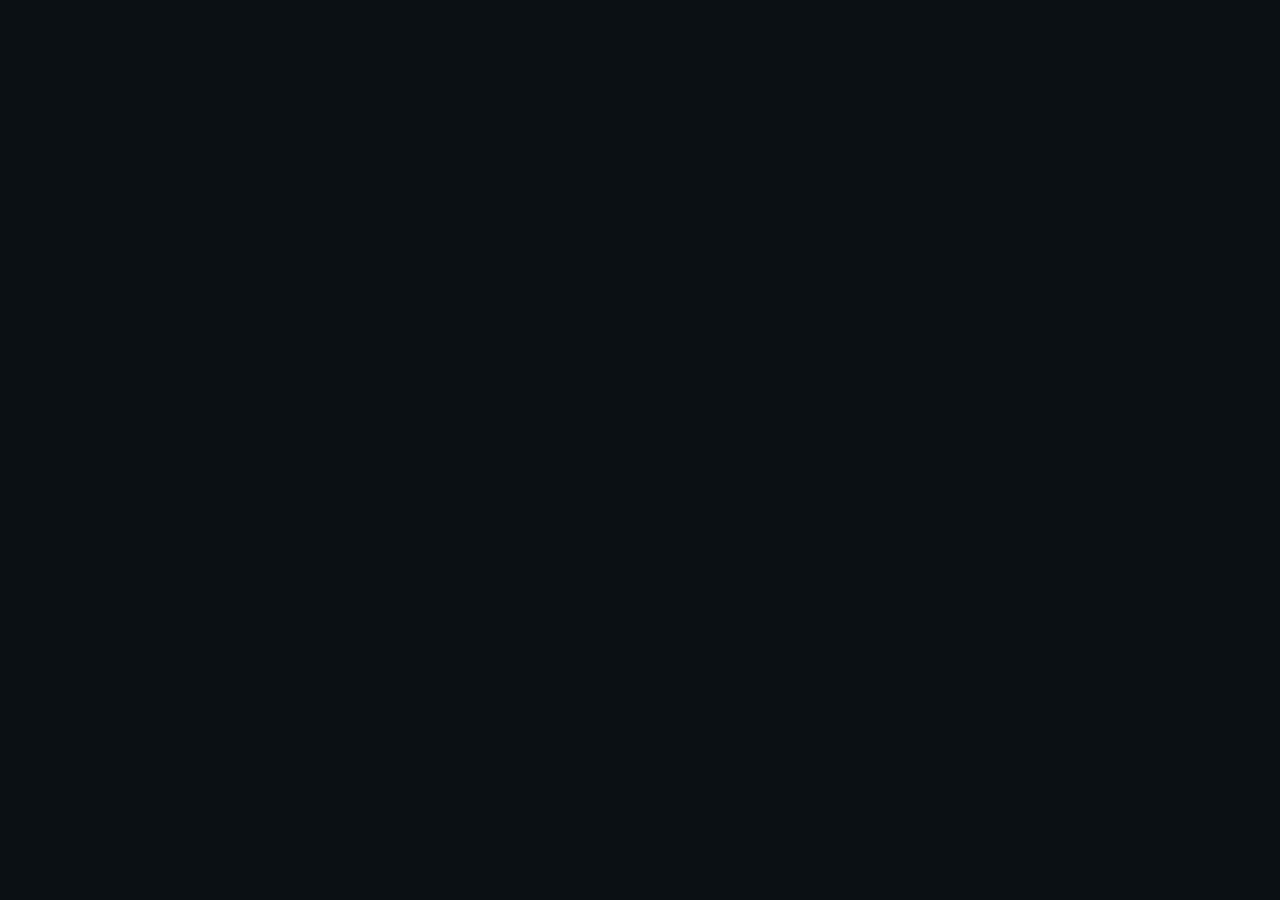
==== match-preview.html @ 9583dabb "Rift Manager: 2014~2026 e스포츠 구단 운영 게임 - 실제 리그·팀·선수·감독 데이터 (Leaguepedia) 와 기록 기반 능력치 - 맵 위 실시간 경기 엔진과" ====
<!doctype html>
<html lang="ko">
<head><meta charset="utf-8"><meta name="viewport" content="width=device-width,initial-scale=1"><title>경기 중계 미리보기 · Rift Manager</title><link rel="stylesheet" href="css/style.css"><link rel="stylesheet" href="css/broadcast.css"></head>
<body>
<div id="matchRoot"></div>
<script src="data/index.js"></script><script src="data/y2026.js"></script><script src="data/rookies.js"></script><script src="js/core.js"></script><script src="data/champions.js"></script><script src="js/champions.js"></script><script src="js/engine.js"></script><script src="js/world.js"></script><script src="js/sim.js"></script><script src="js/broadcast.js"></script><script src="js/combat-vfx.js"></script><script src="js/view.js"></script>
<script>
// Standalone in-memory exhibition. Never loads or writes a saved career.
const D=LFM_DATA[2026],S=LFM.world.newGame({year:2026,mode:'team',teamId:D.leagues[0].teams[0],seed:77});
const fixture=S.matches.find(m=>m.a===S.user||m.b===S.user);
LFM.view.open(fixture,()=>location.href='index.html');
const state=LFM.view.state();
state.picks=['Gnar','LeeSin','Ahri','Jinx','Thresh','Renekton','Elise','Orianna','Ashe','Nautilus'];
document.querySelector('[data-mact="start"]').click();
while(state.match.t<1080&&!state.match.done)state.match.step(1);
state.speed=2;
LFM.view.render();
const meta=document.querySelector('.match-meta');meta.textContent='데모 경기 · 18분부터 재생 · 저장 데이터에 영향 없음';
</script>
</body></html>
---- css/style.css ----
:root{--bg:#0b1014;--panel:#131b22;--panel2:#1a242d;--line:#26333f;--text:#e6edf2;--dim:#8a99a8;--acc:#19c2a0;--acc2:#e8c15a;--good:#4fd67a;--bad:#f0645a;--blue:#3b9eff;--red:#ff5a5f}
*{box-sizing:border-box}
html,body{margin:0;height:100%;background:var(--bg);color:var(--text);font:14px/1.5 "Pretendard","Malgun Gothic","Apple SD Gothic Neo",system-ui,sans-serif}
button,select,input{font:inherit;color:inherit}
h1,h2,h3,h4{margin:0 0 10px;font-weight:700;letter-spacing:-.01em}
h1{font-size:26px}h2{font-size:20px}h3{font-size:15px}h4{font-size:13px;color:var(--dim);margin-top:14px}
.dim{color:var(--dim)}.sm{font-size:12px}.good{color:var(--good)}.bad{color:var(--bad)}.c{text-align:center}.r{text-align:right}
.btn{background:var(--panel2);border:1px solid var(--line);border-radius:8px;padding:8px 14px;cursor:pointer;white-space:nowrap}
.btn:hover{border-color:var(--acc)}.btn.primary{background:var(--acc);border-color:var(--acc);color:#04201a;font-weight:700}
.btn.primary:hover{filter:brightness(1.1)}.btn.sm{padding:4px 10px;font-size:12px}.btn.big{padding:14px 34px;font-size:17px}.btn.danger{color:var(--bad)}
.btn:disabled,.opt:disabled,.ybtn:disabled,.modecard:disabled{opacity:.4;cursor:not-allowed}
.opt{background:var(--panel2);border:1px solid var(--line);border-radius:7px;padding:7px 12px;margin:0 6px 6px 0;cursor:pointer}
.opt.sm{padding:4px 9px;font-size:12px}.opt.sel{background:rgba(25,194,160,.18);border-color:var(--acc);color:#fff}
.opt small{display:block;color:var(--dim);font-size:10px}
select,input[type=text],input[type=number],input:not([type]){background:var(--panel2);border:1px solid var(--line);border-radius:7px;padding:6px 9px;min-width:0}
a.lnk{color:var(--text);cursor:pointer;text-decoration:none;border-bottom:1px dotted #4a5a69}a.lnk:hover{color:var(--acc)}
.dot{display:inline-block;width:9px;height:9px;border-radius:50%;margin-right:6px;vertical-align:middle}

/* 시작 */
.start{min-height:100vh;display:flex;flex-direction:column;align-items:center;justify-content:center;gap:18px;background:radial-gradient(900px 500px at 50% 35%,#12303a 0,var(--bg) 70%);padding:24px;text-align:center}
.logo{font-size:64px;font-weight:900;letter-spacing:.04em;line-height:1}.logo span{display:block;font-size:22px;letter-spacing:.5em;color:var(--acc);margin-top:8px}
.tag{color:var(--dim);font-size:16px;margin:0}.startbtns{display:flex;gap:12px;margin-top:10px}.credit{color:#5d6b78;font-size:12px;max-width:560px;margin-top:30px}
.wizard{max-width:860px;margin:0 auto;padding:36px 20px 60px}.wizard.wide{max-width:1180px}.wizard h3{margin-top:26px}
.ygrid{display:grid;grid-template-columns:repeat(auto-fill,minmax(118px,1fr));gap:8px}
.ybtn{background:var(--panel);border:1px solid var(--line);border-radius:10px;padding:10px;cursor:pointer;text-align:left}.ybtn b{display:block;font-size:20px}.ybtn span{font-size:11px;color:var(--dim)}
.ybtn.sel,.modecard.sel,.teamcard.sel,.stylecard.sel{border-color:var(--acc);background:rgba(25,194,160,.12)}
.modes{display:grid;grid-template-columns:repeat(3,1fr);gap:10px}.modecard{background:var(--panel);border:1px solid var(--line);border-radius:12px;padding:16px;cursor:pointer;text-align:left}
.modecard b{display:block;font-size:17px;margin-bottom:6px}.modecard span{color:var(--dim);font-size:13px}
.actions{display:flex;gap:10px;justify-content:flex-end;margin-top:22px}
.wizard label{display:block;margin:14px 0;color:var(--dim)}.wizard label input,.wizard label select{display:block;margin-top:6px;width:100%;max-width:520px;color:var(--text)}.wizard input[type=color]{height:40px;width:80px;padding:2px}
.lgtabs>div{margin:8px 0}.lgtabs .dim{display:inline-block;width:34px}
.teamgrid{display:grid;grid-template-columns:repeat(auto-fill,minmax(250px,1fr));gap:10px;margin-top:14px}
.teamcard{position:relative;background:var(--panel);border:1px solid var(--line);border-radius:12px;padding:14px 14px 12px 20px;cursor:pointer;text-align:left;display:flex;flex-direction:column;gap:4px;overflow:hidden}
.teamcard .bar{position:absolute;left:0;top:0;bottom:0;width:6px}.teamcard b{font-size:16px}
.stars{display:inline-block;position:relative;width:80px;height:15px;vertical-align:middle;background:linear-gradient(#0000,#0000);-webkit-mask:none}
.stars::before{content:"★★★★★";position:absolute;inset:0;color:#33414e;font-size:15px;line-height:15px;letter-spacing:1px}
.stars i{position:absolute;left:0;top:0;height:100%;overflow:hidden;white-space:nowrap}.stars i::before{content:"★★★★★";color:var(--acc2);font-size:15px;line-height:15px;letter-spacing:1px;font-style:normal}

/* 메인 */
.top{height:62px;display:flex;align-items:center;gap:18px;padding:0 18px;background:var(--panel);border-bottom:1px solid var(--line)}
.club{display:flex;align-items:center;gap:10px;min-width:230px}.club b{display:block;font-size:16px;line-height:1.2}.club span{font-size:12px;color:var(--dim)}
.crest{width:40px;height:40px;border-radius:10px;display:grid;place-items:center;font-style:normal;font-weight:800;font-size:12px;color:#fff;text-shadow:0 1px 2px #0008}
.date{flex:1}.date b{display:block}.date span{font-size:12px;color:var(--dim)}.money{text-align:right}.money span{display:block;font-size:11px;color:var(--dim)}.money b{font-size:16px}
.body{display:flex;height:calc(100vh - 62px)}
nav{width:150px;flex:none;background:#0f161c;border-right:1px solid var(--line);padding:10px 8px;display:flex;flex-direction:column;gap:2px}
nav button{background:none;border:0;text-align:left;padding:9px 12px;border-radius:8px;cursor:pointer;color:var(--dim);display:flex;justify-content:space-between;align-items:center}
nav button:hover{background:var(--panel2);color:var(--text)}nav button.sel{background:rgba(25,194,160,.15);color:#fff;font-weight:700}
nav em{font-style:normal;background:var(--acc2);color:#221a00;border-radius:9px;font-size:11px;padding:0 6px;font-weight:700}
main{flex:1;overflow:auto;padding:20px 24px 60px;min-width:0}
.card{background:var(--panel);border:1px solid var(--line);border-radius:12px;padding:16px;margin-bottom:14px;overflow-x:auto}
.grid2{display:grid;grid-template-columns:repeat(2,minmax(0,1fr));gap:14px;align-items:start}.grid3{display:grid;grid-template-columns:repeat(auto-fit,minmax(260px,1fr));gap:12px}
.kv{display:grid;grid-template-columns:auto 1fr;gap:6px 16px;align-items:center}.kv span{color:var(--dim)}.kv.k4{grid-template-columns:auto 1fr auto 1fr;margin:12px 0}
.tb{width:100%;border-collapse:collapse;font-size:13px}.tb th{color:var(--dim);font-weight:500;text-align:left;padding:6px 8px;border-bottom:1px solid var(--line);white-space:nowrap;font-size:12px}
.tb td{padding:6px 8px;border-bottom:1px solid #1d2832;white-space:nowrap;font-variant-numeric:tabular-nums}.tb tr.me td{background:rgba(25,194,160,.08)}.tb tr.cut td{border-bottom:2px solid var(--acc2)}
.a5{color:#ffd35a}.a4{color:#6fe08f}.a3{color:#e6edf2}.a2{color:#9aa8b5}.a1{color:#6c7884}
.rolechip{display:inline-block;background:#22303b;border-radius:5px;padding:1px 7px;font-size:11px;color:#b8c6d2;margin-right:6px}
.tagc{margin-left:6px;font-size:10px;background:#22303b;border-radius:4px;padding:1px 5px;color:var(--acc)}.tagc.imp{color:var(--acc2)}
.mbar{display:inline-block;width:54px;height:6px;background:#22303b;border-radius:3px;overflow:hidden;vertical-align:middle}.mbar i{display:block;height:100%}
.nextm{display:flex;justify-content:space-between;align-items:center;gap:12px}.nextm h2{margin:2px 0 6px;font-size:24px}
.newsline{padding:6px 0;border-bottom:1px solid #1d2832;cursor:pointer}.newsline.unread{font-weight:700}
.news{background:var(--panel);border:1px solid var(--line);border-radius:10px;padding:12px 16px;margin-bottom:8px;max-width:820px}.news.unread{border-left:3px solid var(--acc2)}
.news header{display:flex;justify-content:space-between;gap:12px}.news p{margin:6px 0 0;color:#c4d0da}
.slots{display:grid;grid-template-columns:repeat(5,minmax(0,1fr));gap:8px}.slot select{width:100%;margin-top:4px}
.filters{display:flex;flex-wrap:wrap;gap:8px;align-items:center;margin-bottom:10px}.chk{display:flex;gap:6px;align-items:center;color:var(--dim)}
.styles{display:grid;grid-template-columns:repeat(auto-fill,minmax(210px,1fr));gap:8px}
.stylecard{background:var(--panel2);border:1px solid var(--line);border-radius:10px;padding:10px 12px;text-align:left;cursor:pointer;display:flex;flex-direction:column;gap:3px}
.stylecard b{font-size:15px}.stylecard span{font-size:12px;color:var(--dim)}.stylecard em{font-style:normal;font-size:11px;color:#b8c6d2}.stylecard u{text-decoration:none}
.rowopts{display:grid;grid-template-columns:repeat(auto-fit,minmax(230px,1fr));gap:6px 22px}.rowopts h4{margin-top:10px}
.upg{display:flex;justify-content:space-between;align-items:center;gap:12px;padding:10px 0;border-bottom:1px solid #1d2832}.upg b{display:block}.upg span{font-size:12px}
.champ{color:var(--acc2);font-weight:700;margin:10px 0 0}

/* 모달 */
#modal{position:fixed;inset:0;background:rgba(3,6,9,.72);display:none;align-items:flex-start;justify-content:center;padding:40px 16px;overflow:auto;z-index:30}#modal.on{display:flex}
.mbox{background:var(--panel);border:1px solid var(--line);border-radius:14px;padding:22px;width:min(760px,100%);position:relative}
.mbox header{display:flex;justify-content:space-between;align-items:center;padding-right:34px}.mbox .x{position:absolute;right:12px;top:10px;background:none;border:0;font-size:18px;cursor:pointer;color:var(--dim)}
.big{font-size:40px;font-weight:800;text-align:center;line-height:1}.big small{display:block;font-size:11px;color:var(--dim);font-weight:400}
.attrs{display:grid;grid-template-columns:repeat(2,1fr);gap:6px 24px;margin:10px 0 14px}.attr{display:grid;grid-template-columns:86px 26px 1fr;align-items:center;gap:8px}
.attr span{color:var(--dim)}.attr i{height:6px;background:#22303b;border-radius:3px;overflow:hidden}.attr u{display:block;height:100%;background:var(--acc)}
.acts{display:flex;flex-wrap:wrap;gap:8px;align-items:center;padding:12px 0;border-top:1px solid var(--line)}.acts input{width:120px}
#toast{position:fixed;left:50%;bottom:28px;transform:translate(-50%,20px);background:#10362f;border:1px solid var(--acc);padding:10px 18px;border-radius:10px;opacity:0;pointer-events:none;transition:.2s;z-index:60;max-width:90vw}
#toast.on{opacity:1;transform:translate(-50%,0)}#toast.bad{background:#3a1715;border-color:var(--bad)}
#overlay{position:fixed;inset:0;background:rgba(3,6,9,.6);display:none;place-items:center;font-size:20px;font-weight:700;z-index:50}#overlay.on{display:grid}

/* 경기 */
#matchRoot{position:fixed;inset:0;background:var(--bg);display:none;overflow:auto;z-index:40}#matchRoot.on{display:block}
.draft,.result{max-width:1120px;margin:0 auto;padding:22px 20px 40px}
.mhead{display:flex;justify-content:space-between;align-items:center;margin-bottom:14px}.score{font-size:22px}.score b{font-size:30px;margin:0 4px}
.lus{display:grid;grid-template-columns:1fr 1fr;gap:12px;margin-bottom:12px}.lu{background:var(--panel);border:1px solid var(--line);border-radius:12px;padding:12px 14px}
.lu h3{border-left:4px solid;padding-left:8px}.lurow{display:flex;align-items:center;gap:8px;padding:4px 0}.lurow .ovr{font-weight:800;color:var(--acc2)}
.tags{margin-left:auto}.tags i{font-style:normal;font-size:11px;background:#22303b;border-radius:4px;padding:1px 6px;margin-left:4px;color:#b8c6d2}
.panel{background:var(--panel);border:1px solid var(--line);border-radius:12px;padding:14px 16px}
.live{display:flex;flex-direction:column;height:100vh;padding:8px 12px;gap:8px}
.livebar{display:flex;align-items:center;gap:14px}.teamtag{font-weight:800;font-size:17px;flex:1}.teamtag.r{text-align:right}
.lvscore{display:flex;align-items:center;gap:16px;font-size:28px;font-weight:800}.clock{font-size:15px;color:var(--dim);font-weight:500;font-variant-numeric:tabular-nums}
.speeds{display:flex;align-items:center}.speeds .opt{margin:0 0 0 4px}
.livebody{display:grid;grid-template-columns:minmax(190px,250px) 1fr minmax(190px,250px);gap:10px;flex:1;min-height:0}
.mapwrap{position:relative;display:flex;justify-content:center;align-items:flex-start;min-width:0}#mapCv{border-radius:12px;border:1px solid var(--line)}
.caption{position:absolute;bottom:14px;left:50%;transform:translateX(-50%);background:rgba(8,12,14,.88);padding:7px 18px;border-radius:20px;font-weight:700;font-size:15px;white-space:nowrap;transition:opacity .3s;pointer-events:none}
.side{background:var(--panel);border:1px solid var(--line);border-radius:12px;padding:10px;overflow:auto}
.tstat{display:grid;grid-template-columns:1fr 1fr;gap:2px 8px;font-size:12px;color:var(--dim);margin-bottom:6px}.tstat b{color:var(--text)}
.buff{font-size:11px;background:#3a2a5c;border-radius:4px;padding:1px 6px;display:inline-block;margin:0 4px 6px 0}
.prow{padding:6px 0;border-top:1px solid #1d2832}.prow.dead{opacity:.45}.pl1{display:flex;align-items:center}.pl1 b{flex:1;overflow:hidden;text-overflow:ellipsis;white-space:nowrap}.lvl{font-size:11px;color:var(--dim)}
.pl2{display:flex;justify-content:space-between;font-size:12px;color:#b8c6d2;font-variant-numeric:tabular-nums}
.hpbar{position:relative;height:5px;background:#22303b;border-radius:3px;margin-top:3px}.hpbar i{display:block;height:100%;border-radius:3px}.hpbar em{position:absolute;right:0;top:-15px;font-size:10px;font-style:normal;color:var(--acc2)}
.livefoot{display:grid;grid-template-columns:auto 420px 1fr;gap:12px;align-items:start;height:92px}
.orders .opt{margin:3px 4px 0 0}.sep{display:inline-block;width:10px}#goldCv{background:var(--panel);border:1px solid var(--line);border-radius:8px}
.feed{height:92px;overflow:auto;background:var(--panel);border:1px solid var(--line);border-radius:8px;padding:4px 10px;font-size:12px}.ev.kill{color:#b8c6d2}.ev.baron,.ev.dragon,.ev.nexus,.ev.ace,.ev.steal{font-weight:700}
.boxes{display:grid;grid-template-columns:1fr 1fr;gap:12px}.box{background:var(--panel);border:1px solid var(--line);border-radius:12px;padding:14px}.win{font-size:12px;background:var(--acc);color:#04201a;border-radius:4px;padding:1px 7px;margin-left:6px}
.rt{font-weight:800}
@media (max-width:900px){.grid2,.boxes,.lus,.modes{grid-template-columns:1fr}.slots{grid-template-columns:1fr 1fr}nav{width:92px}.livebody{grid-template-columns:1fr}.livefoot{grid-template-columns:1fr;height:auto}.live{height:auto}.club{min-width:0}.club span,.date span{display:none}}

/* 쉬운 운영 화면 */
.banner{display:flex;flex-direction:column;gap:2px;background:var(--panel);border:1px solid var(--line);border-left:4px solid var(--dim);border-radius:10px;padding:12px 16px;margin-bottom:14px}.banner.open{border-left-color:var(--good)}.banner span{color:#c4d0da;font-size:13px}
.recogrid{display:grid;grid-template-columns:repeat(auto-fit,minmax(250px,1fr));gap:14px}.recocol h4{margin-top:0;color:var(--text)}
.reco{display:flex;justify-content:space-between;align-items:center;gap:10px;background:var(--panel2);border:1px solid var(--line);border-radius:10px;padding:9px 12px;margin-bottom:8px}
details.card summary{cursor:pointer;padding:2px 0 10px}details.card:not([open]) summary{padding-bottom:0}
.todo{border-color:#3a4a5a}.todoitem{display:flex;justify-content:space-between;align-items:center;gap:12px;padding:8px 0;border-top:1px solid #1d2832}.todoitem:first-of-type{border-top:0}
.todoitem.bad span{color:var(--bad)}.todoitem.warn span{color:var(--acc2)}
.oneline{margin:4px 0 0;color:#c4d0da}.attr{cursor:help}
label.chk{margin:6px 0;color:var(--text)}

/* 감독·수익 활동 */
.coachhead{display:flex;justify-content:space-between;align-items:center}.coachhead h2{margin:0}
.deal{display:flex;justify-content:space-between;align-items:center;gap:12px;background:var(--panel2);border:1px solid var(--line);border-radius:10px;padding:10px 14px;margin-bottom:8px}
.deal.sel{border-color:var(--acc)}.deal b{display:block}.deal span{display:block;font-size:13px}
.tips{margin:0;padding-left:18px;color:#c4d0da}.tips li{margin:6px 0}

/* 중계 알림 */
.announce{position:absolute;left:50%;top:15%;transform:translateX(-50%) scale(.9);opacity:0;pointer-events:none;text-align:center;z-index:20;padding:10px 34px;border-radius:6px;background:linear-gradient(90deg,transparent,rgba(5,10,16,.92) 18%,rgba(5,10,16,.92) 82%,transparent);white-space:nowrap}
.announce.on{opacity:1}.announce.pop{animation:annPop .35s cubic-bezier(.2,1.6,.4,1) both}
.announce b{display:block;font-size:30px;font-weight:900;letter-spacing:.04em;text-shadow:0 2px 12px rgba(0,0,0,.8)}
.announce span{display:block;font-size:15px;color:#dfe8ee;margin-top:2px}
.announce.blue b{color:#6fbcff}.announce.red b{color:#ff7b7f}
.announce.p0 b{font-size:19px}.announce.p1 b{font-size:22px}.announce.p3 b{font-size:40px}.announce.p4 b{font-size:44px;color:#ffd35a}
.announce.p3{box-shadow:0 0 60px rgba(255,220,120,.18)}
@keyframes annPop{from{transform:translateX(-50%) scale(1.5);opacity:0}to{transform:translateX(-50%) scale(1);opacity:1}}
.deal span b{display:inline}
---- css/broadcast.css ----
/* Match center: obsidian, pale gold, blue/red team accents. */
.preview-link{color:#c9b580;font-size:13px;text-decoration:none;border-bottom:1px solid #c9b58055;padding-bottom:3px}.preview-link:hover{color:#f7e4af}
.result-portrait{width:28px;height:28px;object-fit:cover;border-radius:3px;float:left;margin-right:7px}.result-champion{display:block;color:#8198a4;font-size:10px}.result .box{overflow-x:auto}
.live{--gold:#c9b580;--muted:#7e939e;display:grid;grid-template-rows:40px 76px minmax(400px,1fr) 32px 126px;gap:10px;height:100dvh;min-height:760px;padding:14px 22px 16px;background:radial-gradient(ellipse at 50% 32%,#15282c 0,#0b141c 58%,#080f16 100%);font-size:13px}
.live button:focus-visible,.draft select:focus-visible{outline:2px solid #e8d59d;outline-offset:3px}
.broadcast-head{display:flex;align-items:center;justify-content:space-between;border-bottom:1px solid #c9b58025;padding-bottom:10px;gap:16px}
.broadcast-brand{display:flex;align-items:center;gap:10px;letter-spacing:2px;font-size:12px;color:#d6e1e5}.broadcast-brand b{color:var(--gold);font-weight:500}.broadcast-brand small{display:block;font-size:8px;letter-spacing:2px;color:#738b96;margin-top:2px}.brand-mark{display:grid;place-items:center;border:1px solid #c9b58080;color:#dfce9d;width:29px;height:29px;font:italic 700 21px Georgia}
.match-meta{font-size:12px;color:#d2dddf}.match-meta span{color:#778e99;margin-left:12px}.live-indicator{color:#77d8b8;font-size:10px;letter-spacing:2px;white-space:nowrap}
.live .livebar{display:grid;grid-template-columns:1fr auto 1fr;gap:20px;border:1px solid #7498aa25;border-radius:6px;background:linear-gradient(90deg,#163a4e88,#111f2880 40%,#111f2880 60%,#50263366);padding:9px 24px;position:relative}
.livebar:before,.livebar:after{content:'';position:absolute;width:3px;height:38px;top:18px;background:#53c8ff;left:0;box-shadow:0 0 20px #53c8ff55}.livebar:after{left:auto;right:0;background:#ff687d;box-shadow:0 0 20px #ff687d55}
.live .teamtag{display:flex;align-items:center;gap:14px;font-size:clamp(13px,1.5vw,21px);color:#dfedf1;line-height:1.3}.teamtag small{display:block;color:#71b6d6;font-size:9px;letter-spacing:2.5px;margin-top:6px;font-weight:500}.live .redteam{justify-content:flex-end;text-align:right}.redteam small{color:#dc8d9b}.team-monogram{width:46px;height:46px;display:grid;place-items:center;border:1px solid #75a6c04a;border-radius:50%;font-size:13px;color:#8ad8f8;background:#152a36}.redteam .team-monogram{color:#fca4b0;background:#34232d;border-color:#d5899a45}
.live .lvscore{gap:28px}.score-side{min-width:62px;text-align:center}.score-side b{display:block;font:600 38px/1.1 system-ui,sans-serif;letter-spacing:-2px}.score-side small{display:block;font-size:9px;letter-spacing:1px;margin-top:3px;font-weight:500}.blue-score{color:#70d4ff}.red-score{color:#ff8a99}.score-center{text-align:center;display:flex;flex-direction:column;gap:2px}.score-center small{font-size:8px;font-weight:500;letter-spacing:1.6px;color:#91a4aa}.live .clock{font:500 23px/1.25 ui-monospace,Consolas,monospace;color:#f4ead2}
.live .livebody{display:grid;grid-template-columns:minmax(220px,270px) minmax(0,1fr) minmax(220px,270px);gap:14px;min-height:0}
.live .side{--team:#53c8ff;display:flex;flex-direction:column;gap:6px;background:#0d1821aa;border:1px solid #6d94a329;border-radius:6px;padding:10px;overflow:auto;scrollbar-width:thin;scrollbar-color:#334953 transparent}.live .red-side{--team:#ff8092}
.roster-heading{display:flex;align-items:center;justify-content:space-between;color:var(--team);font-size:13px}.roster-heading span{font-size:8px;letter-spacing:1.4px;color:#778f9a}.live .tstat{display:flex;justify-content:space-between;border-bottom:1px solid #8cb1c11a;padding:0 0 8px;font-size:10px;margin-bottom:0}.live .tstat b{margin-left:6px;font-weight:500}
.live .prow{display:block;flex:1;min-height:88px;width:100%;padding:8px 9px 5px;text-align:left;background:linear-gradient(110deg,#17283290,#11202a66);color:var(--text);border:1px solid #7198aa22;border-left:2px solid #7198aa30;border-radius:4px;cursor:pointer;transition:border-color .15s,background .15s}.live .prow:hover{background:#1d3441;border-color:#7998a66b}.live .prow.selected{border-color:#cbb78088;border-left-color:#e5cd91;background:linear-gradient(110deg,#38413470,#1a2b3166)}.live .prow.dead{opacity:1}.prow.dead .portrait-wrap img,.prow.dead .spell img{filter:grayscale(1);opacity:.35}
.player-main{display:flex;gap:9px;align-items:center}.portrait-wrap{position:relative;flex:none;width:42px;height:42px}.portrait-wrap img{width:42px;height:42px;object-fit:cover;border:1px solid #80989d88;border-radius:3px}.portrait-wrap>span{position:absolute;bottom:-3px;right:-3px;background:#101d26;color:#d5e2de;border:1px solid #66808a;font:10px monospace;padding:1px 3px}.portrait-wrap>em{position:absolute;inset:0;display:grid;place-items:center;font:700 22px ui-monospace;color:#fff}
.player-identity{min-width:0;flex:1}.live .pl1{gap:4px}.live .pl1 b{font-size:13px;font-weight:650}.position-label{font-size:8px;color:#718e9d;letter-spacing:1px}.champion-name{display:flex;justify-content:space-between;gap:3px;font-size:10px;color:#8da6b0;margin:2px 0}.player-kda{color:#c6d4d8;white-space:nowrap;font-size:10px}.live .hpbar{height:3px;border-radius:0;background:#040e16;margin-top:5px}.live .hpbar i{background:var(--team);border-radius:0;transition:width .2s}
.player-bottom{display:flex;justify-content:space-between;align-items:center;margin-top:7px;gap:6px}.spell-row{display:flex;gap:4px}.spell{display:block;position:relative;width:24px;height:24px;border:1px solid #78908b77;border-radius:3px;background:#14232d;overflow:hidden}.spell img{width:100%;height:100%;object-fit:cover}.spell>b{position:absolute;left:1px;bottom:-1px;font:8px ui-monospace;color:#fff;text-shadow:0 1px 2px #000;background:#06121bc0;padding:0 2px}.spell.cooldown img{filter:brightness(.36) saturate(.5)}.spell>em{position:absolute;inset:0;display:grid;place-items:center;color:#eee;font:11px ui-monospace;text-shadow:0 1px 2px #000}.spell.casting{border-color:#fbe4a8;box-shadow:0 0 9px #fbe4a855}.farm-stat{display:flex;gap:8px;align-items:center;font:10px ui-monospace;color:#cfbc85;white-space:nowrap}.farm-stat b{font-weight:400;color:#c1d0d4}.farm-stat small{font:8px system-ui;color:#69818d}.player-task{color:#78939a;font-size:9px;display:flex;gap:4px;align-items:center;margin-top:4px}.player-task i{width:4px;height:4px;border-radius:50%;background:#5e8987}.player-task.fighting{color:#e9c689}.player-task.fighting i{background:#f0b559;box-shadow:0 0 7px #f0b55988}
.arena{min-height:0;min-width:0;display:grid;grid-template-rows:32px 30px minmax(0,1fr) 67px;border:1px solid #6d94a329;background:#0b1720bb;border-radius:6px;overflow:hidden}.arena-toolbar{display:flex;justify-content:space-between;align-items:center;padding:0 10px;border-bottom:1px solid #6d94a31f;gap:4px}.arena-toolbar>span{font-size:8px;letter-spacing:1.5px;color:#8ba6af;white-space:nowrap}.live-dot{display:inline-block;width:5px;height:5px;border-radius:50%;background:#70bca1;margin-right:4px}.live .arena-toolbar .opt{font-size:9px;margin:0;padding:2px 6px;border:0;background:transparent;color:#8fa5ad}.live .arena-toolbar .opt.sel{color:#e5d5ad;background:#c4ae6e12}.objective-timers{display:flex;gap:16px;align-items:center;padding:0 12px;font-size:10px;background:#10212b66;border-bottom:1px solid #6d94a314}.objective{color:#9aafb7;white-space:nowrap}.objective i{font-style:normal;color:#baa57a;font-size:15px;margin-right:3px}.objective b{color:#d5d7c8;font:10px ui-monospace;margin-left:6px}.objective.alive b{color:#7bd9b3}.phase-tag{margin-left:auto;color:#637e8a;font-size:9px;white-space:nowrap}
.live .mapwrap{display:flex;align-items:center;justify-content:center;min-height:0;overflow:hidden;background:radial-gradient(ellipse,#23453f44,#07121c);isolation:isolate}.mapwrap:before,.mapwrap:after{content:'';position:absolute;top:12px;bottom:12px;width:12px;border-top:1px solid #a8ba8d44;border-bottom:1px solid #a8ba8d44;pointer-events:none}.mapwrap:before{left:12px;border-left:1px solid #a8ba8d44}.mapwrap:after{right:12px;border-right:1px solid #a8ba8d44}.live #mapCv{display:block;border:0;border-radius:0;cursor:crosshair;max-width:100%;max-height:100%}.live .caption{bottom:14px;border:1px solid #cdbb8080;background:#0c1724eb;color:#efe0b4;border-radius:4px;font-size:12px;padding:7px 16px;white-space:normal;text-align:center;width:max-content;max-width:90%;box-shadow:0 8px 24px #0006}
.selected-player{display:flex;align-items:center;gap:10px;padding:8px 12px;border-top:1px solid #c9b58033;background:linear-gradient(90deg,#bbaa6e0d,#14232b66)}.selected-portrait{width:44px;height:44px;border:1px solid #c9b58080;border-radius:3px}.selected-identity{display:flex;flex-direction:column;flex:1;min-width:0;gap:1px}.selected-identity>small{font-size:8px;letter-spacing:.5px;color:#c2b184}.selected-identity>b{font-size:13px;white-space:nowrap;overflow:hidden;text-overflow:ellipsis}.selected-identity>b span{font-size:10px;color:#8fa4ad;font-weight:400;margin-left:4px}.selected-identity>span{font-size:9px;color:#78949e}.selected-spells{display:flex;gap:5px}.selected-spells .spell{width:34px;height:34px}.selected-spells .spell>b{font-size:9px}.selected-damage{text-align:right;border-left:1px solid #7198aa33;padding-left:14px}.selected-damage>small{display:block;font-size:8px;color:#8399a2}.selected-damage>b{font:22px ui-monospace;color:#dcc998}.selected-damage b small{font-size:12px}
.broadcast-controls{display:flex;justify-content:space-between;align-items:center;gap:10px}.live .speeds{gap:4px}.live .speeds .opt{margin:0;padding:4px 12px;font-size:10px;border-radius:3px;background:#13232e;border-color:#6d94a32b;color:#8ea6b2}.live .speeds .opt.sel{color:#eee0b9;background:#b79d5622;border-color:#c9b58080}.live .speeds .skip-btn{margin-left:8px}.control-hint{font-size:10px;color:#647d89}
.live .livefoot{display:grid;grid-template-columns:minmax(250px,1fr) minmax(230px,1fr) minmax(280px,1.25fr);gap:14px;align-items:stretch;height:auto;min-height:0}.livefoot>section{border:1px solid #6d94a329;background:#0e1b24aa;border-radius:5px;padding:10px 12px;overflow:hidden}.section-label{display:flex;justify-content:space-between;gap:4px;font-size:9px;letter-spacing:1.3px;color:#c4b38b;margin-bottom:7px}.section-label span{font-size:9px;letter-spacing:0;color:#718b97}.live .orders .opt{padding:3px 8px;margin:0 5px 5px 0;font-size:10px;border-radius:3px;background:#172a36;border-color:#35505f77;color:#aabec7}.live .orders .opt.sel{background:#54756c33;color:#b6e3cc;border-color:#6aa99188}.orders>small{font-size:9px;color:#607c87}.live #goldCv{width:100%;height:75px;background:none;border:0;border-radius:0}.live .feed{height:83px;background:none;border:0;padding:0;border-radius:0;font-size:10px;scrollbar-width:thin;scrollbar-color:#334953 transparent}.ev{display:flex;align-items:center;gap:6px;border-bottom:1px solid #7794a014;padding:4px 0;min-height:25px}.ev time{font:9px ui-monospace;color:#67828e}.ev img{width:19px;height:19px;object-fit:cover;border-radius:2px}.ev>span{min-width:0}.feed-empty{padding-top:18px;color:#5b7785;font-size:11px}
.draft-portrait{width:37px;height:37px;border-radius:4px;border:1px solid #728c9688}.draft .lurow{padding:7px 0;border-bottom:1px solid #7198aa16;gap:7px}.pick-label{margin-left:auto}.pick-label select{width:140px;font-size:12px}.draft-hint{font-size:10px;letter-spacing:2px;color:#c9b580;margin:24px 0 12px}.draft-hint span{font-size:12px;letter-spacing:0;color:#8ba0ab;margin-left:14px}.draft,.result{background:radial-gradient(ellipse at 50% 0,#243b3d44,transparent 70%)}
@media(min-width:1700px){.live{padding:18px 36px;grid-template-rows:44px 88px minmax(420px,1fr) 36px 132px;gap:12px}.live .livebody{grid-template-columns:300px minmax(0,1fr) 300px;gap:20px}.live .prow{padding:12px}.portrait-wrap,.portrait-wrap img{width:48px;height:48px}.spell{width:28px;height:28px}.player-task{margin-top:7px}}
@media(max-width:1100px){.live{padding:10px;gap:8px}.live .livebody{grid-template-columns:205px minmax(0,1fr) 205px;gap:8px}.live .side{padding:7px}.live .prow{padding:6px}.position-label{display:none}.selected-damage{display:none}.selected-spells .spell{width:27px;height:27px}.selected-player{gap:7px;padding:8px}.objective-timers{gap:8px;padding:0 8px}.arena-toolbar>span{font-size:7px;letter-spacing:.6px}.live .livefoot{gap:8px;grid-template-columns:1fr 1fr 1.1fr}.live .orders .opt{padding:3px 5px;margin-right:3px;font-size:9px}.farm-stat{gap:4px}.spell-row{gap:3px}.spell{width:22px;height:22px}}
@media(max-width:800px){.live{height:auto;min-height:100dvh;display:flex;gap:10px;padding:10px}.broadcast-head{min-height:40px}.match-meta{display:none}.live .livebar{grid-template-columns:1fr auto 1fr;padding:10px;gap:8px;min-height:80px}.team-monogram{display:none}.live .teamtag{font-size:12px}.live .lvscore{gap:12px}.score-side{min-width:32px}.score-side b{font-size:30px}.score-side small{font-size:7px}.live .clock{font-size:19px}.live .livebody{grid-template-columns:1fr 1fr;gap:10px}.arena{grid-column:1/-1;grid-row:1;height:auto;grid-template-rows:32px 30px auto 67px}.live .mapwrap{height:auto;aspect-ratio:1;max-height:none}.live #mapCv{width:100%!important;height:100%!important}.live .side{overflow:visible;min-width:0}.live .prow{min-height:100px}.selected-spells .spell{width:32px;height:32px}.live .livefoot{grid-template-columns:1fr 1fr;display:grid}.events-panel{grid-column:1/-1}.live .feed{height:140px}.live .orders .opt{font-size:9px;padding:3px 4px}.control-hint{display:none}.broadcast-controls{order:0}.live .speeds{flex-wrap:wrap}.live .speeds .opt{padding:5px 9px}.draft .lurow{flex-wrap:wrap}.draft-hint span{display:block;margin:8px 0}.pick-label select{width:125px}}
@media(prefers-reduced-motion:reduce){.live *{transition:none!important}}
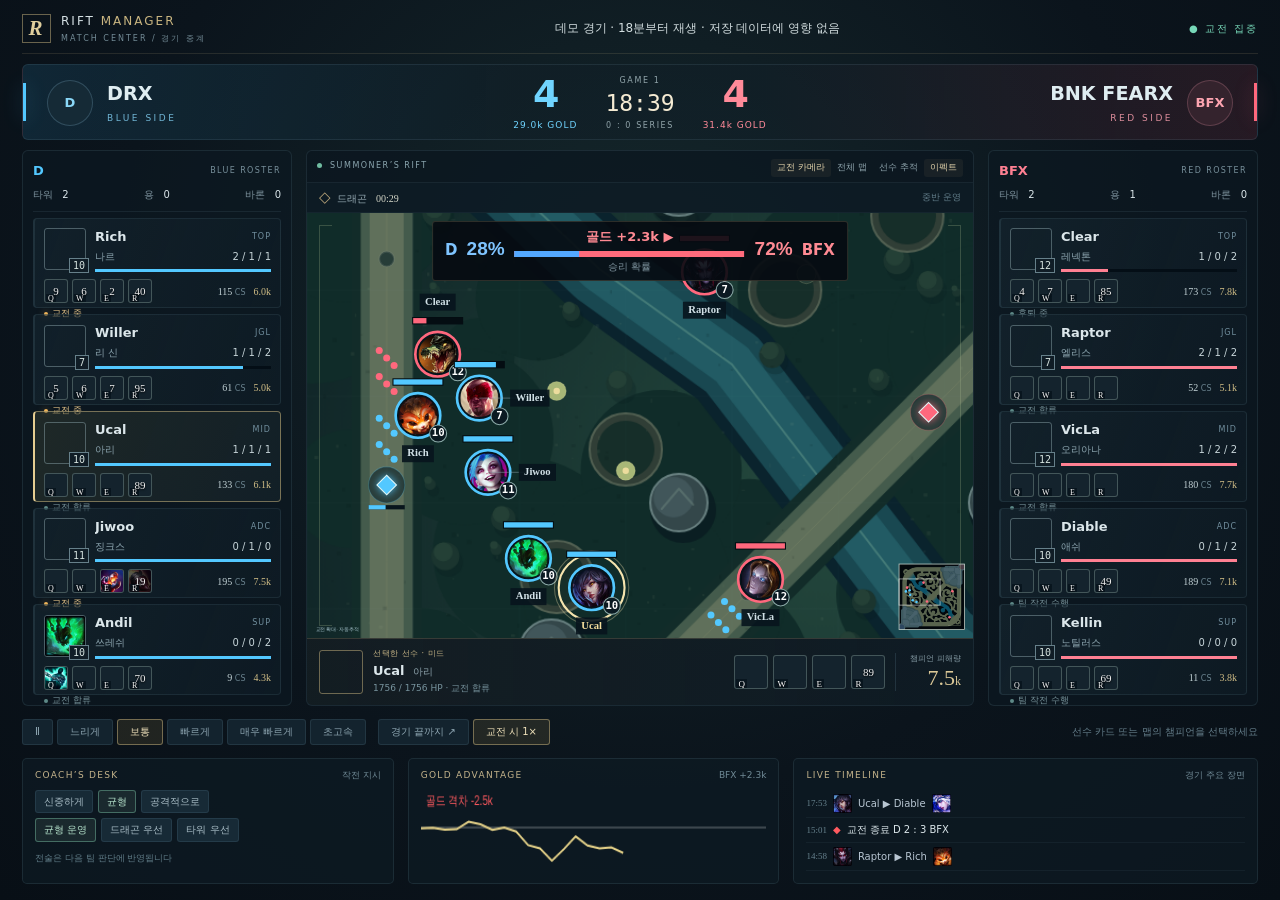
==== commit 86bb0daf: "Implement champion abilities, fearless draft, mastery training and management features" ====
--- a/match-preview.html
+++ b/match-preview.html
@@ -1,15 +1,20 @@
 <!doctype html>
 <html lang="ko">
-<head><meta charset="utf-8"><meta name="viewport" content="width=device-width,initial-scale=1"><title>경기 중계 미리보기 · Rift Manager</title><link rel="stylesheet" href="css/style.css"><link rel="stylesheet" href="css/broadcast.css"></head>
+<head><meta charset="utf-8"><meta name="viewport" content="width=device-width,initial-scale=1"><title>경기 중계 미리보기 · Rift Manager</title><link rel="stylesheet" href="css/style.css"><link rel="stylesheet" href="css/broadcast.css">
+<link rel="stylesheet" href="css/features.css"></head>
 <body>
 <div id="matchRoot"></div>
-<script src="data/index.js"></script><script src="data/y2026.js"></script><script src="data/rookies.js"></script><script src="js/core.js"></script><script src="data/champions.js"></script><script src="js/champions.js"></script><script src="js/engine.js"></script><script src="js/world.js"></script><script src="js/sim.js"></script><script src="js/broadcast.js"></script><script src="js/combat-vfx.js"></script><script src="js/view.js"></script>
+<script src="data/index.js"></script><script src="data/y2026.js"></script><script src="data/rookies.js"></script><script src="js/core.js"></script><script src="js/skills.js"></script><script src="data/champions.js"></script><script src="js/champions.js"></script><script src="js/engine.js"></script>
+<script src="js/abilities.js"></script><script src="js/world.js"></script><script src="js/sim.js"></script>
+<script src="js/competition.js"></script><script src="js/manage.js"></script><script src="js/staff.js"></script><script src="js/youth.js"></script><script src="js/career.js"></script><script src="js/broadcast.js"></script><script src="js/combat-vfx.js"></script><script src="js/draft.js"></script>
+<script src="js/view.js"></script>
 <script>
 // Standalone in-memory exhibition. Never loads or writes a saved career.
 const D=LFM_DATA[2026],S=LFM.world.newGame({year:2026,mode:'team',teamId:D.leagues[0].teams[0],seed:77});
 const fixture=S.matches.find(m=>m.a===S.user||m.b===S.user);
 LFM.view.open(fixture,()=>location.href='index.html');
 const state=LFM.view.state();
+LFM.draftUI.ai(state,true);LFM.view.render();
 state.picks=['Gnar','LeeSin','Ahri','Jinx','Thresh','Renekton','Elise','Orianna','Ashe','Nautilus'];
 document.querySelector('[data-mact="start"]').click();
 while(state.match.t<1080&&!state.match.done)state.match.step(1);
--- a/css/style.css
+++ b/css/style.css
@@ -1,94 +1,174 @@
-:root{--bg:#0b1014;--panel:#131b22;--panel2:#1a242d;--line:#26333f;--text:#e6edf2;--dim:#8a99a8;--acc:#19c2a0;--acc2:#e8c15a;--good:#4fd67a;--bad:#f0645a;--blue:#3b9eff;--red:#ff5a5f}
+/* Rift Manager — 구단 사무실. 짙은 청흑색 바탕, 옅은 금색, 그리고 내 구단 색(--club). */
+:root{
+  --bg:#0a1118;--panel:#0f1a23;--panel2:#15232e;--raise:#1b2c39;--line:#213341;--line2:#2c4354;
+  --text:#dbe6ea;--dim:#7e939e;--faint:#55697a;
+  --acc:#c9b580;--acc2:#ecd9a0;--good:#6fd3a8;--bad:#f07b82;--warn:#e6b85c;
+  --blue:#53a8ff;--red:#ff6b7c;--club:#c9b580;
+  --num:"Barlow Condensed","Pretendard","Malgun Gothic",sans-serif;
+  --body:"Pretendard","Malgun Gothic","Apple SD Gothic Neo",system-ui,sans-serif;
+}
 *{box-sizing:border-box}
-html,body{margin:0;height:100%;background:var(--bg);color:var(--text);font:14px/1.5 "Pretendard","Malgun Gothic","Apple SD Gothic Neo",system-ui,sans-serif}
+html,body{margin:0;height:100%;background:var(--bg);color:var(--text);font:14px/1.55 var(--body);-webkit-font-smoothing:antialiased}
 button,select,input{font:inherit;color:inherit}
-h1,h2,h3,h4{margin:0 0 10px;font-weight:700;letter-spacing:-.01em}
-h1{font-size:26px}h2{font-size:20px}h3{font-size:15px}h4{font-size:13px;color:var(--dim);margin-top:14px}
+h1,h2,h3,h4{margin:0 0 10px;font-weight:700;letter-spacing:-.015em;line-height:1.25}
+h1{font-size:30px}h2{font-size:22px}h3{font-size:15px}h4{font-size:13px;color:var(--dim);font-weight:600;margin-top:16px}
+p{margin:0 0 10px}
 .dim{color:var(--dim)}.sm{font-size:12px}.good{color:var(--good)}.bad{color:var(--bad)}.c{text-align:center}.r{text-align:right}
-.btn{background:var(--panel2);border:1px solid var(--line);border-radius:8px;padding:8px 14px;cursor:pointer;white-space:nowrap}
-.btn:hover{border-color:var(--acc)}.btn.primary{background:var(--acc);border-color:var(--acc);color:#04201a;font-weight:700}
-.btn.primary:hover{filter:brightness(1.1)}.btn.sm{padding:4px 10px;font-size:12px}.btn.big{padding:14px 34px;font-size:17px}.btn.danger{color:var(--bad)}
-.btn:disabled,.opt:disabled,.ybtn:disabled,.modecard:disabled{opacity:.4;cursor:not-allowed}
-.opt{background:var(--panel2);border:1px solid var(--line);border-radius:7px;padding:7px 12px;margin:0 6px 6px 0;cursor:pointer}
-.opt.sm{padding:4px 9px;font-size:12px}.opt.sel{background:rgba(25,194,160,.18);border-color:var(--acc);color:#fff}
+::selection{background:#c9b58055}
+::-webkit-scrollbar{width:10px;height:10px}::-webkit-scrollbar-thumb{background:#22343f;border:2px solid var(--bg);border-radius:6px}::-webkit-scrollbar-thumb:hover{background:#2f4757}
+:focus-visible{outline:2px solid var(--acc2);outline-offset:2px}
+
+/* 버튼·입력 */
+.btn{background:var(--panel2);border:1px solid var(--line2);border-radius:3px;padding:8px 16px;cursor:pointer;white-space:nowrap;font-weight:600;transition:background .12s,border-color .12s}
+.btn:hover{background:var(--raise);border-color:#44627a}
+.btn.primary{background:var(--acc);border-color:var(--acc);color:#1a1608}
+.btn.primary:hover{background:var(--acc2);border-color:var(--acc2)}
+.btn.sm{padding:4px 11px;font-size:12px}.btn.big{padding:13px 30px;font-size:16px}.btn.danger{color:var(--bad);border-color:#5a3038}.btn.danger:hover{background:#3a1e25}
+.btn:disabled,.opt:disabled,.ybtn:disabled,.modecard:disabled{opacity:.38;cursor:not-allowed}
+.opt{background:transparent;border:1px solid var(--line2);border-radius:3px;padding:7px 13px;margin:0 6px 6px 0;cursor:pointer;color:#b9c8cf}
+.opt:hover{border-color:#4c6c84;color:var(--text)}
+.opt.sm{padding:4px 10px;font-size:12px}.opt.sel{background:#c9b5801f;border-color:var(--acc);color:var(--acc2)}
 .opt small{display:block;color:var(--dim);font-size:10px}
-select,input[type=text],input[type=number],input:not([type]){background:var(--panel2);border:1px solid var(--line);border-radius:7px;padding:6px 9px;min-width:0}
-a.lnk{color:var(--text);cursor:pointer;text-decoration:none;border-bottom:1px dotted #4a5a69}a.lnk:hover{color:var(--acc)}
-.dot{display:inline-block;width:9px;height:9px;border-radius:50%;margin-right:6px;vertical-align:middle}
-
-/* 시작 */
-.start{min-height:100vh;display:flex;flex-direction:column;align-items:center;justify-content:center;gap:18px;background:radial-gradient(900px 500px at 50% 35%,#12303a 0,var(--bg) 70%);padding:24px;text-align:center}
-.logo{font-size:64px;font-weight:900;letter-spacing:.04em;line-height:1}.logo span{display:block;font-size:22px;letter-spacing:.5em;color:var(--acc);margin-top:8px}
-.tag{color:var(--dim);font-size:16px;margin:0}.startbtns{display:flex;gap:12px;margin-top:10px}.credit{color:#5d6b78;font-size:12px;max-width:560px;margin-top:30px}
-.wizard{max-width:860px;margin:0 auto;padding:36px 20px 60px}.wizard.wide{max-width:1180px}.wizard h3{margin-top:26px}
-.ygrid{display:grid;grid-template-columns:repeat(auto-fill,minmax(118px,1fr));gap:8px}
-.ybtn{background:var(--panel);border:1px solid var(--line);border-radius:10px;padding:10px;cursor:pointer;text-align:left}.ybtn b{display:block;font-size:20px}.ybtn span{font-size:11px;color:var(--dim)}
-.ybtn.sel,.modecard.sel,.teamcard.sel,.stylecard.sel{border-color:var(--acc);background:rgba(25,194,160,.12)}
-.modes{display:grid;grid-template-columns:repeat(3,1fr);gap:10px}.modecard{background:var(--panel);border:1px solid var(--line);border-radius:12px;padding:16px;cursor:pointer;text-align:left}
-.modecard b{display:block;font-size:17px;margin-bottom:6px}.modecard span{color:var(--dim);font-size:13px}
-.actions{display:flex;gap:10px;justify-content:flex-end;margin-top:22px}
-.wizard label{display:block;margin:14px 0;color:var(--dim)}.wizard label input,.wizard label select{display:block;margin-top:6px;width:100%;max-width:520px;color:var(--text)}.wizard input[type=color]{height:40px;width:80px;padding:2px}
+select,input[type=text],input[type=number],input:not([type]){background:#0c151d;border:1px solid var(--line2);border-radius:3px;padding:7px 10px;min-width:0}
+select:hover,input:hover{border-color:#44627a}
+a.lnk{color:var(--text);cursor:pointer;text-decoration:none;border-bottom:1px solid transparent}a.lnk:hover{color:var(--acc2);border-bottom-color:var(--acc)}
+.dot{display:inline-block;width:8px;height:8px;border-radius:2px;margin-right:7px;vertical-align:middle;transform:rotate(45deg)}
+
+/* 시작 화면: 게임 메인 메뉴 */
+.start{min-height:100vh;display:grid;grid-template-columns:minmax(320px,520px) 1fr;background:var(--bg);position:relative;overflow:hidden}
+.start-left{padding:9vh 0 5vh 7vw;display:flex;flex-direction:column;position:relative;z-index:2}
+.wordmark{font:700 clamp(64px,9vw,128px)/.86 var(--num);letter-spacing:-.01em;text-transform:uppercase;margin:0}
+.wordmark span{display:block;color:var(--acc)}
+.start .tag{color:var(--dim);font-size:15px;margin:18px 0 0;max-width:30em}
+.menu{margin-top:auto;display:flex;flex-direction:column;align-items:flex-start;padding-top:40px}
+.menu button{background:none;border:0;padding:9px 0 9px 22px;font-size:24px;font-weight:700;letter-spacing:-.02em;color:#9fb1ba;cursor:pointer;position:relative;transition:color .12s,padding .12s}
+.menu button::before{content:"";position:absolute;left:0;top:50%;width:10px;height:10px;margin-top:-5px;background:var(--acc);transform:rotate(45deg) scale(0);transition:transform .12s}
+.menu button:hover,.menu button:focus-visible{color:#fff;padding-left:30px;outline:0}.menu button:hover::before,.menu button:focus-visible::before{transform:rotate(45deg) scale(1)}
+.menu small{display:block;font-size:12px;font-weight:400;color:var(--faint);letter-spacing:0}
+.credit{color:var(--faint);font-size:11px;line-height:1.6;margin:36px 0 0;max-width:44em}.credit a{color:var(--dim)}
+.start-art{position:relative}.start-art svg{position:absolute;right:-6%;top:50%;height:118%;transform:translateY(-50%);opacity:.9}
+.startbtns{display:flex;gap:12px;margin-top:10px}
+
+/* 새 게임 마법사 */
+.wizard{max-width:900px;margin:0 auto;padding:44px 24px 70px}.wizard.wide{max-width:1240px}
+.wizard h1{font-size:34px;margin-bottom:6px}.wizard h3{margin-top:30px;color:var(--acc);font-size:14px}
+.ygrid{display:grid;grid-template-columns:repeat(13,minmax(0,1fr));gap:0;border:1px solid var(--line);border-radius:3px;overflow:hidden}
+.ybtn{background:var(--panel);border:0;border-right:1px solid var(--line);padding:14px 4px 12px;cursor:pointer;text-align:center}.ybtn:last-child{border-right:0}
+.ybtn b{display:block;font:600 24px/1 var(--num)}.ybtn span{display:block;font-size:10px;color:var(--faint);margin-top:5px;line-height:1.3}
+.ybtn:hover:not(:disabled){background:var(--panel2)}.ybtn.sel{background:var(--acc);color:#1a1608}.ybtn.sel span{color:#5b4d24}
+.modes{display:grid;grid-template-columns:repeat(3,1fr);gap:12px}
+.modecard{background:var(--panel);border:1px solid var(--line);border-top:3px solid var(--line2);border-radius:3px;padding:20px 18px 22px;cursor:pointer;text-align:left;min-height:132px}
+.modecard b{display:block;font-size:19px;margin-bottom:8px}.modecard span{color:var(--dim);font-size:13px;line-height:1.5;display:block}
+.modecard:hover:not(:disabled){border-color:var(--line2);background:var(--panel2)}.modecard.sel{border-top-color:var(--acc);background:#c9b58012}
+.teamcard.sel,.stylecard.sel{border-color:var(--acc);background:#c9b58014}
+.actions{display:flex;gap:10px;justify-content:flex-end;margin-top:26px}
+.wizard label{display:block;margin:16px 0;color:var(--dim);font-size:13px}.wizard label input,.wizard label select{display:block;margin-top:6px;width:100%;max-width:520px;color:var(--text);font-size:15px;padding:9px 11px}.wizard input[type=color]{height:42px;width:84px;padding:3px}
 .lgtabs>div{margin:8px 0}.lgtabs .dim{display:inline-block;width:34px}
-.teamgrid{display:grid;grid-template-columns:repeat(auto-fill,minmax(250px,1fr));gap:10px;margin-top:14px}
-.teamcard{position:relative;background:var(--panel);border:1px solid var(--line);border-radius:12px;padding:14px 14px 12px 20px;cursor:pointer;text-align:left;display:flex;flex-direction:column;gap:4px;overflow:hidden}
-.teamcard .bar{position:absolute;left:0;top:0;bottom:0;width:6px}.teamcard b{font-size:16px}
-.stars{display:inline-block;position:relative;width:80px;height:15px;vertical-align:middle;background:linear-gradient(#0000,#0000);-webkit-mask:none}
-.stars::before{content:"★★★★★";position:absolute;inset:0;color:#33414e;font-size:15px;line-height:15px;letter-spacing:1px}
-.stars i{position:absolute;left:0;top:0;height:100%;overflow:hidden;white-space:nowrap}.stars i::before{content:"★★★★★";color:var(--acc2);font-size:15px;line-height:15px;letter-spacing:1px;font-style:normal}
-
-/* 메인 */
-.top{height:62px;display:flex;align-items:center;gap:18px;padding:0 18px;background:var(--panel);border-bottom:1px solid var(--line)}
-.club{display:flex;align-items:center;gap:10px;min-width:230px}.club b{display:block;font-size:16px;line-height:1.2}.club span{font-size:12px;color:var(--dim)}
-.crest{width:40px;height:40px;border-radius:10px;display:grid;place-items:center;font-style:normal;font-weight:800;font-size:12px;color:#fff;text-shadow:0 1px 2px #0008}
-.date{flex:1}.date b{display:block}.date span{font-size:12px;color:var(--dim)}.money{text-align:right}.money span{display:block;font-size:11px;color:var(--dim)}.money b{font-size:16px}
-.body{display:flex;height:calc(100vh - 62px)}
-nav{width:150px;flex:none;background:#0f161c;border-right:1px solid var(--line);padding:10px 8px;display:flex;flex-direction:column;gap:2px}
-nav button{background:none;border:0;text-align:left;padding:9px 12px;border-radius:8px;cursor:pointer;color:var(--dim);display:flex;justify-content:space-between;align-items:center}
-nav button:hover{background:var(--panel2);color:var(--text)}nav button.sel{background:rgba(25,194,160,.15);color:#fff;font-weight:700}
-nav em{font-style:normal;background:var(--acc2);color:#221a00;border-radius:9px;font-size:11px;padding:0 6px;font-weight:700}
-main{flex:1;overflow:auto;padding:20px 24px 60px;min-width:0}
-.card{background:var(--panel);border:1px solid var(--line);border-radius:12px;padding:16px;margin-bottom:14px;overflow-x:auto}
+.teamgrid{display:grid;grid-template-columns:repeat(auto-fill,minmax(260px,1fr));gap:10px;margin-top:14px}
+.teamcard{position:relative;background:var(--panel);border:1px solid var(--line);border-radius:3px;padding:14px 14px 13px 22px;cursor:pointer;text-align:left;display:flex;flex-direction:column;gap:4px;overflow:hidden}
+.teamcard:hover{background:var(--panel2);border-color:var(--line2)}
+.teamcard .bar{position:absolute;left:0;top:0;bottom:0;width:6px}.teamcard b{font-size:17px;letter-spacing:-.02em}
+.stars{display:inline-block;position:relative;width:76px;height:14px;vertical-align:-2px}
+.stars::before{content:"★★★★★";position:absolute;inset:0;color:#2a3d4b;font-size:14px;line-height:14px;letter-spacing:1px}
+.stars i{position:absolute;left:0;top:0;height:100%;overflow:hidden;white-space:nowrap}.stars i::before{content:"★★★★★";color:var(--acc);font-size:14px;line-height:14px;letter-spacing:1px;font-style:normal}
+
+/* 본 화면 틀: 왼쪽 레일 + 상단 바 */
+.shell{display:grid;grid-template-columns:232px minmax(0,1fr);height:100vh}
+.rail{background:#0c151d;border-right:1px solid var(--line);display:flex;flex-direction:column;min-height:0}
+.club{display:flex;align-items:center;gap:12px;padding:18px 16px 16px;border-bottom:1px solid var(--line);position:relative}
+.club::after{content:"";position:absolute;left:0;top:0;bottom:0;width:4px;background:var(--club)}
+.club b{display:block;font-size:16px;line-height:1.2;letter-spacing:-.02em}.club span{display:block;font-size:12px;color:var(--dim);margin-top:2px}
+.crest{flex:none;width:44px;height:44px;display:grid;place-items:center;font:700 15px/1 var(--num);font-style:normal;color:#fff;letter-spacing:.02em;clip-path:polygon(50% 0,100% 18%,100% 68%,50% 100%,0 68%,0 18%);text-shadow:0 1px 2px #0009}
+nav{flex:1;overflow:auto;padding:10px 0 14px;display:flex;flex-direction:column}
+.navsec{font-size:11px;color:var(--faint);padding:14px 18px 5px;font-weight:600}
+nav button{background:none;border:0;border-left:3px solid transparent;text-align:left;padding:8px 16px 8px 15px;cursor:pointer;color:#a3b5be;display:flex;justify-content:space-between;align-items:center;font-size:14px}
+nav button:hover{background:#13202a;color:var(--text)}
+nav button.sel{background:linear-gradient(90deg,#c9b58022,transparent 85%);border-left-color:var(--acc);color:#fff;font-weight:700}
+nav em{font-style:normal;background:var(--acc);color:#1a1608;border-radius:2px;font:700 12px/1.5 var(--num);padding:0 6px;min-width:20px;text-align:center}
+.railfoot{padding:12px 16px;border-top:1px solid var(--line);display:flex;gap:8px}.railfoot .btn{flex:1;text-align:center}
+.stage{display:flex;flex-direction:column;min-width:0;min-height:0}
+.top{height:66px;flex:none;display:flex;align-items:center;gap:26px;padding:0 24px;background:var(--panel);border-bottom:1px solid var(--line)}
+.date{display:flex;align-items:baseline;gap:10px;white-space:nowrap}.date b{font:600 30px/1 var(--num);letter-spacing:.01em}.date span{font-size:12px;color:var(--dim)}
+.ticker{flex:1;min-width:0;font-size:13px;color:#b9c8cf;overflow:hidden;text-overflow:ellipsis;white-space:nowrap;border-left:1px solid var(--line);padding-left:24px}.ticker b{color:var(--text)}
+.money{text-align:right;white-space:nowrap}.money span{display:block;font-size:11px;color:var(--dim)}.money b{font:600 22px/1.1 var(--num);letter-spacing:.01em}
+#btnCont{padding:11px 26px;font-size:15px;min-width:132px}
+main{flex:1;overflow:auto;padding:24px 28px 64px;min-width:0}
+main>h2{font-size:26px;margin-bottom:14px}main>h2 .sm{font-weight:400;margin-left:8px}
+main>p.dim{max-width:74ch}
+/* 옛 구조 호환 */
+.body{display:flex;height:calc(100vh - 66px)}
+
+/* 패널 */
+.card{background:var(--panel);border:1px solid var(--line);border-radius:3px;padding:16px 18px 18px;margin-bottom:14px;overflow-x:auto}
+.card>h3:first-child{margin:-16px -18px 14px;padding:11px 18px;border-bottom:1px solid var(--line);background:#0c161e;font-size:14px;display:flex;align-items:baseline;gap:10px;flex-wrap:wrap}
+.card>h3:first-child .sm,.card>h3:first-child .dim{font-weight:400}
 .grid2{display:grid;grid-template-columns:repeat(2,minmax(0,1fr));gap:14px;align-items:start}.grid3{display:grid;grid-template-columns:repeat(auto-fit,minmax(260px,1fr));gap:12px}
-.kv{display:grid;grid-template-columns:auto 1fr;gap:6px 16px;align-items:center}.kv span{color:var(--dim)}.kv.k4{grid-template-columns:auto 1fr auto 1fr;margin:12px 0}
-.tb{width:100%;border-collapse:collapse;font-size:13px}.tb th{color:var(--dim);font-weight:500;text-align:left;padding:6px 8px;border-bottom:1px solid var(--line);white-space:nowrap;font-size:12px}
-.tb td{padding:6px 8px;border-bottom:1px solid #1d2832;white-space:nowrap;font-variant-numeric:tabular-nums}.tb tr.me td{background:rgba(25,194,160,.08)}.tb tr.cut td{border-bottom:2px solid var(--acc2)}
-.a5{color:#ffd35a}.a4{color:#6fe08f}.a3{color:#e6edf2}.a2{color:#9aa8b5}.a1{color:#6c7884}
-.rolechip{display:inline-block;background:#22303b;border-radius:5px;padding:1px 7px;font-size:11px;color:#b8c6d2;margin-right:6px}
-.tagc{margin-left:6px;font-size:10px;background:#22303b;border-radius:4px;padding:1px 5px;color:var(--acc)}.tagc.imp{color:var(--acc2)}
-.mbar{display:inline-block;width:54px;height:6px;background:#22303b;border-radius:3px;overflow:hidden;vertical-align:middle}.mbar i{display:block;height:100%}
+.kv{display:grid;grid-template-columns:auto 1fr;gap:7px 18px;align-items:center}.kv span{color:var(--dim);font-size:13px}.kv.k4{grid-template-columns:auto 1fr auto 1fr;margin:12px 0}
+
+/* 표 */
+.tb{width:100%;border-collapse:collapse;font-size:13px}
+.tb th{color:var(--faint);font-weight:600;text-align:left;padding:7px 9px;border-bottom:1px solid var(--line2);white-space:nowrap;font-size:12px}
+.tb td{padding:7px 9px;border-bottom:1px solid #18262f;white-space:nowrap;font-variant-numeric:tabular-nums}
+.tb tbody tr:hover td{background:#13202a}
+.tb tr.me td{background:#c9b5800f}.tb tr.me td:first-child{box-shadow:inset 3px 0 0 var(--acc)}
+.tb tr.cut td{border-bottom:1px solid var(--acc)}
+.tb td.a5 b,.tb td.a4 b,.tb td.a3 b,.tb td.a2 b,.tb td.a1 b{display:inline-block;min-width:30px;text-align:center;font:600 15px/22px var(--num);border-radius:2px;padding:0 4px}
+.tb td.a5 b{background:#c9b58030;color:var(--acc2)}.tb td.a4 b{background:#6fd3a824;color:#8fe3bd}.tb td.a3 b{background:#ffffff10;color:var(--text)}.tb td.a2 b{background:#ffffff08;color:#9aaab3}.tb td.a1 b{background:transparent;color:#6c7c86}
+.a5{color:var(--acc2)}.a4{color:#8fe3bd}.a3{color:var(--text)}.a2{color:#9aaab3}.a1{color:#6c7c86}
+.rolechip{display:inline-block;border:1px solid var(--line2);border-radius:2px;padding:0 6px;font-size:11px;line-height:18px;color:#a9bbc4;margin-right:6px;min-width:34px;text-align:center}
+.tagc{margin-left:6px;font-size:10px;border-radius:2px;padding:1px 5px;color:var(--good);border:1px solid #6fd3a840}.tagc.imp{color:var(--warn);border-color:#e6b85c40}
+.mbar{display:inline-block;width:56px;height:5px;background:#1c2b36;border-radius:0;overflow:hidden;vertical-align:middle}.mbar i{display:block;height:100%}
+
+/* 홈: 다음 경기 */
+.matchday{display:grid;grid-template-columns:1fr auto 1fr;align-items:center;gap:22px;padding:22px 26px;background:linear-gradient(100deg,color-mix(in srgb,var(--club) 22%,var(--panel)) 0,var(--panel) 46%,var(--panel) 54%,#1a2330 100%);border:1px solid var(--line);border-radius:3px;margin-bottom:14px;position:relative}
+.md-team{display:flex;align-items:center;gap:16px;min-width:0}.md-team.away{flex-direction:row-reverse;text-align:right}
+.md-team .crest{width:68px;height:68px;font-size:22px}
+.md-team h2{font-size:26px;margin:0;letter-spacing:-.03em;overflow:hidden;text-overflow:ellipsis;white-space:nowrap}.md-team span{font-size:12px;color:var(--dim)}
+.md-mid{text-align:center;min-width:170px}.md-mid .vs{font:700 34px/1 var(--num);color:var(--acc);letter-spacing:.04em}
+.md-mid small{display:block;color:var(--dim);font-size:12px;margin-bottom:6px}.md-mid .btn{margin-top:10px}.md-mid em{display:block;font-style:normal;font-size:13px;margin-top:8px;color:#b9c8cf}
+.formrow{display:flex;gap:4px;margin-top:6px}.md-team.away .formrow{justify-content:flex-end}
+.formrow i{width:20px;height:20px;display:grid;place-items:center;font:700 12px/1 var(--num);font-style:normal;border-radius:2px;background:#1c2b36;color:var(--dim)}.formrow i.w{background:#6fd3a82e;color:#8fe3bd}.formrow i.l{background:#f07b8226;color:#f59aa0}
+.home3{display:grid;grid-template-columns:minmax(0,1.15fr) minmax(0,1fr);gap:14px;align-items:start}
 .nextm{display:flex;justify-content:space-between;align-items:center;gap:12px}.nextm h2{margin:2px 0 6px;font-size:24px}
-.newsline{padding:6px 0;border-bottom:1px solid #1d2832;cursor:pointer}.newsline.unread{font-weight:700}
-.news{background:var(--panel);border:1px solid var(--line);border-radius:10px;padding:12px 16px;margin-bottom:8px;max-width:820px}.news.unread{border-left:3px solid var(--acc2)}
-.news header{display:flex;justify-content:space-between;gap:12px}.news p{margin:6px 0 0;color:#c4d0da}
-.slots{display:grid;grid-template-columns:repeat(5,minmax(0,1fr));gap:8px}.slot select{width:100%;margin-top:4px}
-.filters{display:flex;flex-wrap:wrap;gap:8px;align-items:center;margin-bottom:10px}.chk{display:flex;gap:6px;align-items:center;color:var(--dim)}
-.styles{display:grid;grid-template-columns:repeat(auto-fill,minmax(210px,1fr));gap:8px}
-.stylecard{background:var(--panel2);border:1px solid var(--line);border-radius:10px;padding:10px 12px;text-align:left;cursor:pointer;display:flex;flex-direction:column;gap:3px}
-.stylecard b{font-size:15px}.stylecard span{font-size:12px;color:var(--dim)}.stylecard em{font-style:normal;font-size:11px;color:#b8c6d2}.stylecard u{text-decoration:none}
-.rowopts{display:grid;grid-template-columns:repeat(auto-fit,minmax(230px,1fr));gap:6px 22px}.rowopts h4{margin-top:10px}
-.upg{display:flex;justify-content:space-between;align-items:center;gap:12px;padding:10px 0;border-bottom:1px solid #1d2832}.upg b{display:block}.upg span{font-size:12px}
+.newsline{padding:8px 0;border-bottom:1px solid #18262f;cursor:pointer;display:flex;gap:12px}.newsline:hover{color:var(--acc2)}.newsline.unread{font-weight:700}.newsline .dim{flex:none;width:38px;font-family:var(--num);font-size:14px}
+.news{background:var(--panel);border:1px solid var(--line);border-radius:3px;padding:13px 18px;margin-bottom:8px;max-width:860px}.news.unread{border-left:3px solid var(--acc)}
+.news header{display:flex;justify-content:space-between;gap:12px}.news p{margin:6px 0 0;color:#b9c8cf}
+
+/* 스쿼드·전술 */
+.slots{display:grid;grid-template-columns:repeat(5,minmax(0,1fr));gap:10px}.slot select{width:100%;margin-top:5px}
+.filters{display:flex;flex-wrap:wrap;gap:8px;align-items:center;margin-bottom:12px}.chk{display:flex;gap:7px;align-items:center;color:var(--dim)}
+.styles{display:grid;grid-template-columns:repeat(auto-fill,minmax(220px,1fr));gap:8px}
+.stylecard{background:var(--panel2);border:1px solid var(--line);border-radius:3px;padding:11px 13px;text-align:left;cursor:pointer;display:flex;flex-direction:column;gap:4px}
+.stylecard:hover{border-color:var(--line2)}.stylecard b{font-size:15px}.stylecard span{font-size:12px;color:var(--dim);line-height:1.45}.stylecard em{font-style:normal;font-size:11px;color:#a9bbc4}.stylecard u{text-decoration:none}
+.rowopts{display:grid;grid-template-columns:repeat(auto-fit,minmax(230px,1fr));gap:6px 24px}.rowopts h4{margin-top:10px}
+.upg{display:flex;justify-content:space-between;align-items:center;gap:14px;padding:11px 0;border-bottom:1px solid #18262f}.upg:last-child{border-bottom:0}.upg b{display:block}.upg span{font-size:12px}
 .champ{color:var(--acc2);font-weight:700;margin:10px 0 0}
 
 /* 모달 */
-#modal{position:fixed;inset:0;background:rgba(3,6,9,.72);display:none;align-items:flex-start;justify-content:center;padding:40px 16px;overflow:auto;z-index:30}#modal.on{display:flex}
-.mbox{background:var(--panel);border:1px solid var(--line);border-radius:14px;padding:22px;width:min(760px,100%);position:relative}
-.mbox header{display:flex;justify-content:space-between;align-items:center;padding-right:34px}.mbox .x{position:absolute;right:12px;top:10px;background:none;border:0;font-size:18px;cursor:pointer;color:var(--dim)}
-.big{font-size:40px;font-weight:800;text-align:center;line-height:1}.big small{display:block;font-size:11px;color:var(--dim);font-weight:400}
-.attrs{display:grid;grid-template-columns:repeat(2,1fr);gap:6px 24px;margin:10px 0 14px}.attr{display:grid;grid-template-columns:86px 26px 1fr;align-items:center;gap:8px}
-.attr span{color:var(--dim)}.attr i{height:6px;background:#22303b;border-radius:3px;overflow:hidden}.attr u{display:block;height:100%;background:var(--acc)}
-.acts{display:flex;flex-wrap:wrap;gap:8px;align-items:center;padding:12px 0;border-top:1px solid var(--line)}.acts input{width:120px}
-#toast{position:fixed;left:50%;bottom:28px;transform:translate(-50%,20px);background:#10362f;border:1px solid var(--acc);padding:10px 18px;border-radius:10px;opacity:0;pointer-events:none;transition:.2s;z-index:60;max-width:90vw}
-#toast.on{opacity:1;transform:translate(-50%,0)}#toast.bad{background:#3a1715;border-color:var(--bad)}
-#overlay{position:fixed;inset:0;background:rgba(3,6,9,.6);display:none;place-items:center;font-size:20px;font-weight:700;z-index:50}#overlay.on{display:grid}
-
-/* 경기 */
+#modal{position:fixed;inset:0;background:rgba(4,8,12,.78);display:none;align-items:flex-start;justify-content:center;padding:5vh 16px;overflow:auto;z-index:30}#modal.on{display:flex}
+.mbox{background:var(--panel);border:1px solid var(--line2);border-top:3px solid var(--acc);border-radius:3px;padding:22px 24px;width:min(780px,100%);position:relative;box-shadow:0 30px 80px #000a}
+.mbox header{display:flex;justify-content:space-between;align-items:center;padding-right:34px}.mbox header h2{font-size:28px;margin-bottom:2px}
+.mbox .x{position:absolute;right:10px;top:8px;background:none;border:0;font-size:18px;cursor:pointer;color:var(--dim);padding:6px 9px}.mbox .x:hover{color:#fff}
+.big{font:700 52px/1 var(--num);text-align:center}.big small{display:block;font:400 11px/1.4 var(--body);color:var(--dim)}
+.attrs{display:grid;grid-template-columns:repeat(2,1fr);gap:7px 28px;margin:12px 0 14px}.attr{display:grid;grid-template-columns:88px 28px 1fr;align-items:center;gap:8px;cursor:help}
+.attr span{color:var(--dim);font-size:13px}.attr b{font:600 17px/1 var(--num);text-align:right}.attr i{height:5px;background:#1c2b36;overflow:hidden}.attr u{display:block;height:100%;background:var(--acc)}
+.acts{display:flex;flex-wrap:wrap;gap:8px;align-items:center;padding:14px 0 2px;border-top:1px solid var(--line)}.acts input{width:120px}
+#toast{position:fixed;left:50%;bottom:30px;transform:translate(-50%,16px);background:#14252f;border:1px solid var(--acc);border-left-width:4px;padding:11px 20px;border-radius:3px;opacity:0;pointer-events:none;transition:.18s;z-index:60;max-width:90vw;box-shadow:0 12px 40px #0009}
+#toast.on{opacity:1;transform:translate(-50%,0)}#toast.bad{border-color:var(--bad)}
+#overlay{position:fixed;inset:0;background:rgba(4,8,12,.66);display:none;place-items:center;font:600 30px/1 var(--num);letter-spacing:.02em;z-index:50}#overlay.on{display:grid}
+
+/* 경기 전·후 화면 */
 #matchRoot{position:fixed;inset:0;background:var(--bg);display:none;overflow:auto;z-index:40}#matchRoot.on{display:block}
-.draft,.result{max-width:1120px;margin:0 auto;padding:22px 20px 40px}
-.mhead{display:flex;justify-content:space-between;align-items:center;margin-bottom:14px}.score{font-size:22px}.score b{font-size:30px;margin:0 4px}
-.lus{display:grid;grid-template-columns:1fr 1fr;gap:12px;margin-bottom:12px}.lu{background:var(--panel);border:1px solid var(--line);border-radius:12px;padding:12px 14px}
-.lu h3{border-left:4px solid;padding-left:8px}.lurow{display:flex;align-items:center;gap:8px;padding:4px 0}.lurow .ovr{font-weight:800;color:var(--acc2)}
-.tags{margin-left:auto}.tags i{font-style:normal;font-size:11px;background:#22303b;border-radius:4px;padding:1px 6px;margin-left:4px;color:#b8c6d2}
-.panel{background:var(--panel);border:1px solid var(--line);border-radius:12px;padding:14px 16px}
+.draft,.result{max-width:1160px;margin:0 auto;padding:26px 24px 44px}
+.mhead{display:flex;justify-content:space-between;align-items:center;margin-bottom:16px;padding-bottom:14px;border-bottom:1px solid var(--line)}
+.score{font:600 26px/1 var(--num);letter-spacing:.02em}.score b{font-size:44px;margin:0 6px;color:var(--acc2)}
+.lus{display:grid;grid-template-columns:1fr 1fr;gap:12px;margin-bottom:12px}.lu{background:var(--panel);border:1px solid var(--line);border-radius:3px;padding:14px 16px}
+.lu h3{border-left:4px solid;padding-left:10px;font-size:17px}.lurow{display:flex;align-items:center;gap:8px;padding:5px 0}.lurow .ovr{font:600 17px/1 var(--num);color:var(--acc2)}
+.tags{margin-left:auto}.tags i{font-style:normal;font-size:11px;border:1px solid var(--line2);border-radius:2px;padding:1px 6px;margin-left:4px;color:#a9bbc4}
+.panel{background:var(--panel);border:1px solid var(--line);border-radius:3px;padding:16px 18px}
+.result h2{font:700 54px/1 var(--num);letter-spacing:.02em;margin-bottom:4px}
+
+/* 중계 화면 기본 규칙 (세부는 broadcast.css) */
 .live{display:flex;flex-direction:column;height:100vh;padding:8px 12px;gap:8px}
 .livebar{display:flex;align-items:center;gap:14px}.teamtag{font-weight:800;font-size:17px;flex:1}.teamtag.r{text-align:right}
 .lvscore{display:flex;align-items:center;gap:16px;font-size:28px;font-weight:800}.clock{font-size:15px;color:var(--dim);font-weight:500;font-variant-numeric:tabular-nums}
@@ -107,31 +187,54 @@
 .feed{height:92px;overflow:auto;background:var(--panel);border:1px solid var(--line);border-radius:8px;padding:4px 10px;font-size:12px}.ev.kill{color:#b8c6d2}.ev.baron,.ev.dragon,.ev.nexus,.ev.ace,.ev.steal{font-weight:700}
 .boxes{display:grid;grid-template-columns:1fr 1fr;gap:12px}.box{background:var(--panel);border:1px solid var(--line);border-radius:12px;padding:14px}.win{font-size:12px;background:var(--acc);color:#04201a;border-radius:4px;padding:1px 7px;margin-left:6px}
 .rt{font-weight:800}
-@media (max-width:900px){.grid2,.boxes,.lus,.modes{grid-template-columns:1fr}.slots{grid-template-columns:1fr 1fr}nav{width:92px}.livebody{grid-template-columns:1fr}.livefoot{grid-template-columns:1fr;height:auto}.live{height:auto}.club{min-width:0}.club span,.date span{display:none}}
-
-/* 쉬운 운영 화면 */
-.banner{display:flex;flex-direction:column;gap:2px;background:var(--panel);border:1px solid var(--line);border-left:4px solid var(--dim);border-radius:10px;padding:12px 16px;margin-bottom:14px}.banner.open{border-left-color:var(--good)}.banner span{color:#c4d0da;font-size:13px}
-.recogrid{display:grid;grid-template-columns:repeat(auto-fit,minmax(250px,1fr));gap:14px}.recocol h4{margin-top:0;color:var(--text)}
-.reco{display:flex;justify-content:space-between;align-items:center;gap:10px;background:var(--panel2);border:1px solid var(--line);border-radius:10px;padding:9px 12px;margin-bottom:8px}
-details.card summary{cursor:pointer;padding:2px 0 10px}details.card:not([open]) summary{padding-bottom:0}
-.todo{border-color:#3a4a5a}.todoitem{display:flex;justify-content:space-between;align-items:center;gap:12px;padding:8px 0;border-top:1px solid #1d2832}.todoitem:first-of-type{border-top:0}
-.todoitem.bad span{color:var(--bad)}.todoitem.warn span{color:var(--acc2)}
-.oneline{margin:4px 0 0;color:#c4d0da}.attr{cursor:help}
-label.chk{margin:6px 0;color:var(--text)}
-
-/* 감독·수익 활동 */
-.coachhead{display:flex;justify-content:space-between;align-items:center}.coachhead h2{margin:0}
-.deal{display:flex;justify-content:space-between;align-items:center;gap:12px;background:var(--panel2);border:1px solid var(--line);border-radius:10px;padding:10px 14px;margin-bottom:8px}
-.deal.sel{border-color:var(--acc)}.deal b{display:block}.deal span{display:block;font-size:13px}
-.tips{margin:0;padding-left:18px;color:#c4d0da}.tips li{margin:6px 0}
-
-/* 중계 알림 */
-.announce{position:absolute;left:50%;top:15%;transform:translateX(-50%) scale(.9);opacity:0;pointer-events:none;text-align:center;z-index:20;padding:10px 34px;border-radius:6px;background:linear-gradient(90deg,transparent,rgba(5,10,16,.92) 18%,rgba(5,10,16,.92) 82%,transparent);white-space:nowrap}
-.announce.on{opacity:1}.announce.pop{animation:annPop .35s cubic-bezier(.2,1.6,.4,1) both}
-.announce b{display:block;font-size:30px;font-weight:900;letter-spacing:.04em;text-shadow:0 2px 12px rgba(0,0,0,.8)}
+.boxes{display:grid;grid-template-columns:1fr 1fr;gap:12px}.box{background:var(--panel);border:1px solid var(--line);border-radius:3px;padding:16px}.box h3{font-size:18px}
+.win{font-size:12px;background:var(--acc);color:#1a1608;border-radius:2px;padding:1px 8px;margin-left:8px;font-weight:700}
+
+/* 이적 시장·할 일 */
+.banner{display:flex;flex-direction:column;gap:3px;background:var(--panel);border:1px solid var(--line);border-left:4px solid var(--faint);border-radius:3px;padding:13px 18px;margin-bottom:14px}.banner.open{border-left-color:var(--good)}.banner span{color:#b9c8cf;font-size:13px}
+.recogrid{display:grid;grid-template-columns:repeat(auto-fit,minmax(260px,1fr));gap:16px}.recocol h4{margin-top:0;color:var(--text)}
+.reco{display:flex;justify-content:space-between;align-items:center;gap:10px;background:var(--panel2);border:1px solid var(--line);border-radius:3px;padding:10px 13px;margin-bottom:8px}.reco:hover{border-color:var(--line2)}
+details.card summary{cursor:pointer;padding:2px 0 12px}details.card:not([open]) summary{padding-bottom:0}
+.todo{border-left:3px solid var(--acc)}.todoitem{display:flex;justify-content:space-between;align-items:center;gap:14px;padding:9px 0;border-top:1px solid #18262f}.todoitem:first-of-type{border-top:0}
+.todoitem.bad span{color:var(--bad)}.todoitem.warn span{color:var(--warn)}
+.oneline{margin:6px 0 0;color:#b9c8cf}
+label.chk{margin:7px 0;color:var(--text)}
+.coachhead{display:flex;justify-content:space-between;align-items:center;gap:16px}.coachhead h2{margin:0;font-size:26px}
+.deal{display:flex;justify-content:space-between;align-items:center;gap:14px;background:var(--panel2);border:1px solid var(--line);border-radius:3px;padding:11px 15px;margin-bottom:8px}
+.deal.sel{border-color:var(--acc);background:#c9b58010}.deal b{display:block}.deal span{display:block;font-size:13px}.deal span b{display:inline}
+.tips{margin:0;padding-left:18px;color:#b9c8cf}.tips li{margin:6px 0}
+.skillline{margin:12px 0 0;padding:9px 13px;border-left:3px solid var(--acc);background:#c9b5800f}.skillline b{color:var(--acc2)}.sklv{color:var(--acc);letter-spacing:2px}
+.sktag{font-size:11px;border-radius:2px;padding:1px 6px;border:1px solid var(--line2);color:#a9bbc4;cursor:help}.sktag.l2{color:var(--acc2);border-color:#c9b58055}.sktag.l3{color:#1a1608;background:var(--acc);border-color:var(--acc);font-weight:700}
+
+/* 중계 알림과 상단 바 */
+.announce{position:absolute;left:50%;top:20%;transform:translateX(-50%) scale(.9);opacity:0;pointer-events:none;text-align:center;z-index:20;padding:10px 40px;background:linear-gradient(90deg,transparent,rgba(5,10,16,.94) 18%,rgba(5,10,16,.94) 82%,transparent);white-space:nowrap}
+.announce.on{opacity:1}.announce.pop{animation:annPop .32s cubic-bezier(.2,1.6,.4,1) both}
+.announce b{display:block;font-size:30px;font-weight:800;letter-spacing:-.01em;text-shadow:0 2px 12px rgba(0,0,0,.8)}
 .announce span{display:block;font-size:15px;color:#dfe8ee;margin-top:2px}
-.announce.blue b{color:#6fbcff}.announce.red b{color:#ff7b7f}
-.announce.p0 b{font-size:19px}.announce.p1 b{font-size:22px}.announce.p3 b{font-size:40px}.announce.p4 b{font-size:44px;color:#ffd35a}
-.announce.p3{box-shadow:0 0 60px rgba(255,220,120,.18)}
+.announce.blue b{color:#7fc4ff}.announce.red b{color:#ff8a93}
+.announce.p0 b{font-size:19px}.announce.p1 b{font-size:22px}.announce.p3 b{font-size:42px}.announce.p4 b{font-size:46px;color:var(--acc2)}
 @keyframes annPop{from{transform:translateX(-50%) scale(1.5);opacity:0}to{transform:translateX(-50%) scale(1);opacity:1}}
-.deal span b{display:inline}
+.winbar{position:absolute;left:50%;top:8px;transform:translateX(-50%);z-index:19;display:flex;align-items:center;gap:16px;padding:7px 18px;border-radius:3px;background:rgba(6,11,17,.9);border:1px solid #c9b58033;pointer-events:none;white-space:nowrap}
+.wb-team{display:flex;align-items:baseline;gap:9px;font-weight:700}.wb-team b{font-size:15px}.wb-team span{font:600 24px/1 var(--num)}
+.wb-team.blue{color:#7fc4ff}.wb-team.red{color:#ff8a93}
+.wb-mid{width:230px;text-align:center}.wb-gold{font-size:13px;font-weight:700;color:#dfe8ee}.wb-gold.blue{color:#7fc4ff}.wb-gold.red{color:#ff8a93}
+.wb-bar{height:6px;background:#ff6b7c;overflow:hidden;margin:4px 0 2px}.wb-bar i{display:block;height:100%;background:#53a8ff;transition:width .4s}
+.wb-label{font-size:10px;color:var(--dim)}
+#matchRoot.spectate .draft .styles,#matchRoot.spectate .draft .rowopts,#matchRoot.spectate .draft .panel>h4,#matchRoot.spectate .orders{display:none}
+#matchRoot.spectate select[data-pick]{pointer-events:none}
+
+@media (prefers-reduced-motion:reduce){*{transition:none!important;animation:none!important}}
+@media (max-width:1100px){.home3{grid-template-columns:1fr}.ygrid{grid-template-columns:repeat(7,1fr)}.ybtn{border-bottom:1px solid var(--line)}}
+@media (max-width:900px){
+  .shell{grid-template-columns:1fr;grid-template-rows:auto minmax(0,1fr);height:100vh}
+  .rail{flex-direction:row;align-items:center;border-right:0;border-bottom:1px solid var(--line);overflow-x:auto}
+  .club{border-bottom:0;padding:8px 12px}.club div{display:none}.crest{width:34px;height:34px;font-size:12px}
+  nav{flex-direction:row;padding:0;overflow-x:auto}.navsec{display:none}nav button{border-left:0;border-bottom:3px solid transparent;padding:12px 12px;white-space:nowrap;gap:6px}nav button.sel{border-bottom-color:var(--acc);background:none}
+  .railfoot{border-top:0;padding:6px 10px}
+  .top{gap:12px;padding:0 12px;height:56px}.ticker{display:none}.date b{font-size:22px}.date span{display:none}#btnCont{min-width:0;padding:9px 14px}
+  main{padding:14px 12px 50px}
+  .grid2,.boxes,.lus,.modes,.start{grid-template-columns:1fr}.slots{grid-template-columns:1fr 1fr}
+  .matchday{grid-template-columns:1fr;text-align:center}.md-team,.md-team.away{flex-direction:column;text-align:center}.formrow,.md-team.away .formrow{justify-content:center}
+  .start-art{display:none}.start-left{padding:8vh 24px 4vh}
+  .livebody{grid-template-columns:1fr}.livefoot{grid-template-columns:1fr;height:auto}.live{height:auto}
+}
--- a/css/features.css
+++ b/css/features.css
@@ -0,0 +1,8 @@
+.draft-modern{max-width:1500px;margin:auto;padding:24px}.draft-rule{background:#142536;border:1px solid #30465b;padding:14px 18px;border-radius:10px;line-height:1.7}.draft-layout{display:grid;grid-template-columns:230px minmax(300px,1fr) 230px;gap:20px}.draft-roster{background:#101b28;border:1px solid #2d4054;border-radius:12px;padding:18px}.draft-roster h3{margin:0 0 5px}.draft-roster>small{color:#92a9bf}.draft-slot{display:flex;gap:12px;align-items:center;padding:13px 0;border-bottom:1px solid #253548}.draft-slot.active{background:#1a3545}.draft-slot img,.empty-pick{width:46px;height:46px;border-radius:7px;object-fit:cover}.empty-pick{display:grid;place-items:center;background:#233142;color:#60788f;font-size:25px}.draft-slot small{display:block;font-size:11px;color:#9bafc2;margin-top:5px}.draft-slot b{font-size:14px}.ban-icons{display:flex;gap:5px;min-height:34px}.ban-icons img{width:31px;height:31px;filter:grayscale(.8);border:1px solid #c75c67;border-radius:4px}.draft-controls,.feature-controls{display:flex;gap:12px;align-items:center;flex-wrap:wrap;margin:12px 0}.draft-controls input{min-width:120px;flex:1}.champion-grid{display:grid;grid-template-columns:repeat(auto-fill,minmax(77px,1fr));gap:8px;max-height:54vh;min-height:320px;overflow:auto;padding:4px}.champion-tile{background:#142232;border:1px solid #2b4154;border-radius:7px;padding:6px;cursor:pointer;color:#edf5fa}.champion-tile img{width:48px;height:48px;border-radius:5px}.champion-tile b{font-size:11px;display:block;white-space:nowrap;margin:4px 0}.champion-tile small{font-size:10px}.champion-tile:disabled{opacity:.25;filter:grayscale(1);cursor:not-allowed}.champion-tile.selected{border-color:#68e4c3;background:#22493f;box-shadow:0 0 0 2px #68e4c355}.draft-confirm{display:flex;gap:10px;padding-top:18px;justify-content:space-between}.draft-ready{display:grid;justify-items:center;align-content:center;gap:18px;min-height:400px;text-align:center}.draft-ready p{max-width:320px;color:#9bb0c6}.draft-ready h2{font-size:32px}.draft-modern select,.draft-modern input{max-width:100%;background:#142536;color:#eff7ff;border:1px solid #3b526b;border-radius:6px;padding:9px}.draft-modern button:focus-visible,#featureModal button:focus-visible{outline:2px solid #7be7ce;outline-offset:3px}
+#featureModal{display:none;position:fixed;inset:0;z-index:10020;background:#020a13cf;overflow:auto;padding:40px 20px;align-items:flex-start;justify-content:center;backdrop-filter:blur(7px)}#featureModal.on{display:flex}.feature-box{width:min(800px,100%);position:relative;border:1px solid #344b60;background:#101e2b;border-radius:14px;padding:32px;box-shadow:0 24px 90px #0009;color:#e0ebf4}.feature-box.wide{width:min(1280px,100%)}.feature-close{position:absolute;right:14px;top:9px;font-size:28px;background:transparent;color:inherit;border:0;cursor:pointer}.eyebrow{color:#67d6b9;letter-spacing:2px;font-size:10px}.feature-box h2{margin:12px 0}.feature-box p{line-height:1.8}.feature-box input,.feature-box select,.champion-training select,.loan-panel input,.loan-panel select{padding:9px;background:#192d40;color:#eaf5ff;border:1px solid #3b5165;border-radius:5px;max-width:100%}.feature-controls label{display:grid;gap:7px;font-size:12px}.feature-controls label:has(input[type=checkbox]){display:flex;align-items:center}.codex-scroll{max-height:65vh;overflow:auto}.codex-table{min-width:850px}.codex-table th{position:sticky;top:0;background:#192d40;z-index:1}.champion-link{display:flex;gap:9px;align-items:center;white-space:nowrap;background:transparent;border:0;color:inherit;cursor:pointer}.champion-link img{width:32px;height:32px;border-radius:5px}.champion-link small{color:#889fb3}.fit{display:inline-block;font-size:11px;white-space:nowrap;padding:4px 8px;border-radius:4px;background:#27394a;color:#b5c3cf}.fit-1{background:#194d41;color:#82eac2}.fit--1{background:#4a2834;color:#f1a1ae}.feature-portrait{width:48px;height:48px;border-radius:7px;vertical-align:middle}.ability-list{display:grid;gap:12px}.ability-list article{display:flex;gap:15px;padding:15px;background:#1a2b3c;border-radius:8px}.ability-list img{width:52px;height:52px;border-radius:7px}.ability-list p{font-size:12px;color:#9bb2c5;margin:5px 0 10px}#abilityVideo video{display:block;width:100%;margin-top:20px;border-radius:8px}.training-row{display:grid;grid-template-columns:minmax(100px,1fr) minmax(160px,2fr) auto;gap:14px;align-items:center;padding:12px 0;border-bottom:1px solid #293d4e}.training-row small{display:block;color:#839eb3;margin-top:4px}.mastery-summary{margin-top:22px}.mastery-summary>div{display:flex;gap:12px;margin:12px 0}.mastery-summary span{display:grid;gap:5px;text-align:center}.mastery-summary img{width:40px;border-radius:5px}.loan-stats{display:flex;gap:22px;flex-wrap:wrap;margin:20px 0}.loan-stats span{display:grid;gap:7px;color:#9ab2c6}.loan-stats b{color:#edf7ff}.league-rule{margin-bottom:20px;background:#142b3d;padding:13px 18px;border-radius:7px;border:1px solid #2c455c}.league-rule summary{cursor:help;color:#a7d4e8}.league-rule p{line-height:1.8;max-width:900px}.issue-row{display:grid;text-align:left;gap:8px;padding:16px 0;width:100%;background:transparent;color:inherit;border:0;border-bottom:1px solid #324759;cursor:pointer}.issue-row span{font-size:11px;color:#89a4b9}.feature-box.newspaper{color:#2c302c;background:#e8e3d4;border:8px solid #d4ccba;border-radius:1px;width:min(850px,100%);font-family:Georgia,'Batang',serif;box-shadow:0 30px 100px #000a}.paper-date{font-family:monospace;font-size:11px;text-align:center;letter-spacing:1px}.paper-masthead{text-align:center;font-size:clamp(28px,5vw,58px);letter-spacing:-2px;margin:16px 0 10px;border-bottom:4px double #343d37;padding-bottom:14px;color:#27332d}.paper-sub{text-align:center;font-size:12px;letter-spacing:3px;border-bottom:1px solid #72766a;padding-bottom:12px}.paper-article{border-bottom:1px solid #b8b5a5;padding:22px 0 15px}.paper-article>span{font-family:Arial,sans-serif;font-size:10px;font-weight:bold;letter-spacing:2px;color:#636f60}.paper-article h2{font-size:22px;line-height:1.45}.paper-article.lead h2{font-size:32px}.paper-article p{font-size:14px;line-height:1.95;color:#4d5149}.paper-button{display:block;margin:25px auto 0;background:#35463c;color:#f5f0e5;border:0;padding:12px 35px;cursor:pointer;font-family:inherit}.feature-box progress{width:100%;height:12px;accent-color:#62dab6;margin:15px 0 25px}.codex-table meter{display:block;width:55px;height:6px;accent-color:#68dab7}
+@media(max-width:1000px){.draft-layout{grid-template-columns:170px minmax(250px,1fr) 170px;gap:10px}.draft-roster{padding:10px}.draft-slot{gap:7px}.draft-slot img,.empty-pick{width:35px;height:35px}.draft-modern{padding:14px}}
+@media(max-width:720px){.draft-layout{grid-template-columns:1fr 1fr}.draft-center{grid-column:1/-1;grid-row:2}.draft-roster:last-child{grid-column:2;grid-row:1}.draft-slot{padding:7px 0}.draft-roster h3{font-size:14px}.champion-grid{max-height:45vh;min-height:240px}.draft-confirm{flex-wrap:wrap}.draft-confirm button{flex:1}.feature-box{padding:25px 16px}#featureModal{padding:15px 8px}.training-row{grid-template-columns:1fr auto}.training-row select{grid-column:1/-1;grid-row:2}.paper-article.lead h2{font-size:25px}.paper-sub{letter-spacing:1px}.mastery-summary>div{flex-wrap:wrap}}
+
+/* Keep major-event overlays clear of the center of the fight. */
+.mapwrap .announce{top:60px;padding:7px 22px;max-width:88%;white-space:normal}.mapwrap .announce b,.mapwrap .announce.p3 b,.mapwrap .announce.p4 b{font-size:24px}.mapwrap .announce span{font-size:12px}.mapwrap .winbar{gap:10px;padding:5px 12px}.mapwrap .wb-team span{font-size:19px}
+@media(max-width:720px){.mapwrap .announce{top:50px;padding:5px 12px}.mapwrap .announce b,.mapwrap .announce.p3 b,.mapwrap .announce.p4 b{font-size:18px}}
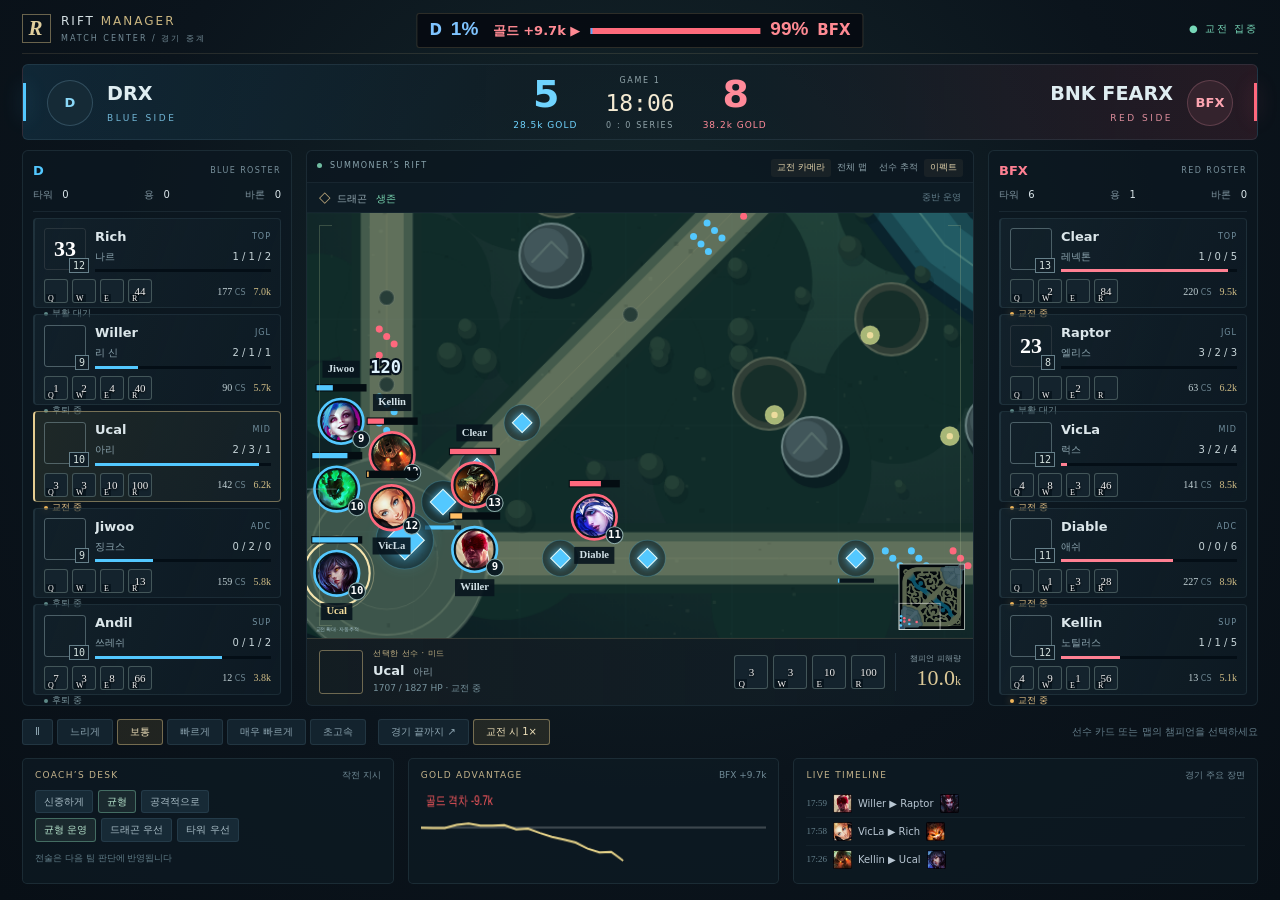
==== commit 8618b618: "Import original League particle textures and meshes for five skills" ====
--- a/match-preview.html
+++ b/match-preview.html
@@ -8,6 +8,7 @@
 <script src="js/abilities.js"></script><script src="js/world.js"></script><script src="js/sim.js"></script>
 <script src="js/competition.js"></script><script src="js/manage.js"></script><script src="js/staff.js"></script><script src="js/youth.js"></script><script src="js/career.js"></script><script src="js/broadcast.js"></script><script src="js/combat-vfx.js"></script><script src="js/draft.js"></script>
 <script src="js/view.js"></script>
+<script src="data/particles.js"></script><script src="js/native-vfx.js"></script>
 <script>
 // Standalone in-memory exhibition. Never loads or writes a saved career.
 const D=LFM_DATA[2026],S=LFM.world.newGame({year:2026,mode:'team',teamId:D.leagues[0].teams[0],seed:77});
@@ -15,7 +16,7 @@
 LFM.view.open(fixture,()=>location.href='index.html');
 const state=LFM.view.state();
 LFM.draftUI.ai(state,true);LFM.view.render();
-state.picks=['Gnar','LeeSin','Ahri','Jinx','Thresh','Renekton','Elise','Orianna','Ashe','Nautilus'];
+state.picks=['Gnar','LeeSin','Ahri','Jinx','Thresh','Renekton','Elise','Lux','Ashe','Nautilus'];
 document.querySelector('[data-mact="start"]').click();
 while(state.match.t<1080&&!state.match.done)state.match.step(1);
 state.speed=2;
--- a/css/style.css
+++ b/css/style.css
@@ -238,3 +238,69 @@
   .start-art{display:none}.start-left{padding:8vh 24px 4vh}
   .livebody{grid-template-columns:1fr}.livefoot{grid-template-columns:1fr;height:auto}.live{height:auto}
 }
+
+/* 영입 제안 */
+.acts .btn small{display:block;font-weight:400;font-size:11px;margin-top:1px}.acts .btn.primary small{color:#3d3413!important}
+small.good,span.good{color:var(--good)}small.bad{color:var(--bad)}small.warn,span.warn{color:var(--warn)}
+/* 승리 확률 바: 맵을 가리지 않게 화면 맨 위 가운데(중계 머리줄)로 */
+.winbar{position:fixed;top:13px;left:50%;transform:translateX(-50%);padding:5px 16px;gap:14px;z-index:45}
+.winbar .wb-mid{display:flex;align-items:center;gap:10px;width:auto}.winbar .wb-bar{width:170px;margin:0;order:2}.winbar .wb-gold{order:1;min-width:92px;text-align:right}.winbar .wb-label{display:none}
+.winbar .wb-team span{font-size:20px}
+.live:has(.winbar) .match-meta{visibility:hidden}
+.menu button{text-align:left}
+.start-art svg{opacity:.5;right:-14%;height:108%}
+.menu button{text-align:left}
+.start-art svg{opacity:.5;right:-14%;height:108%}
+
+/* 밴픽: 추천 목록 중심 */
+.draft-step h3{font-size:19px;margin:10px 0 4px}.draft-step p{margin:0 0 10px}
+.draft-confirm{display:flex;flex-wrap:wrap;gap:8px;margin:12px 0}
+.champion-grid.compact{max-height:none;min-height:0}
+/* 신문: 작고 차분하게 */
+#featureModal .feature-box.newspaper{width:min(560px,100%);padding:26px 30px 24px;max-height:82vh;overflow:auto}
+.newspaper .paper-masthead{font-size:30px;margin:4px 0 2px}.newspaper .paper-date,.newspaper .paper-sub{font-size:11px;letter-spacing:0}
+.newspaper .paper-article{padding:12px 0}.newspaper .paper-article h2{font-size:17px;margin:4px 0 6px}.newspaper .paper-article.lead h2{font-size:22px}
+.newspaper .paper-article p{font-size:13px;line-height:1.65;margin:0}.newspaper .paper-article span{font-size:10px;letter-spacing:.04em}
+.newspaper .paper-button{margin-top:14px;padding:8px 18px;font-size:13px}
+.paperbtn{background:none;border:1px solid var(--line2);border-radius:3px;color:var(--dim);width:38px;height:38px;display:grid;place-items:center;cursor:pointer;position:relative}
+.paperbtn:hover{color:var(--acc2);border-color:var(--acc)}.paperbtn.new{color:var(--acc2);border-color:var(--acc)}
+.paperbtn.new::after{content:"";position:absolute;right:-3px;top:-3px;width:8px;height:8px;border-radius:50%;background:var(--bad)}
+
+/* 결과 화면 */
+#modal.cer-on{align-items:center;background:radial-gradient(ellipse at 50% 30%,#14222ccc,#04080cf2 70%)}
+.ceremony{width:min(820px,100%);background:var(--panel);border:1px solid var(--line2);border-radius:3px;overflow:hidden;box-shadow:0 40px 120px #000c}
+.cer-hero{position:relative;text-align:center;padding:34px 30px 26px;background:linear-gradient(180deg,color-mix(in srgb,var(--tc) 30%,#0f1a23) 0,#0f1a23 100%);border-bottom:1px solid var(--line)}
+.cer-hero.gold{background:linear-gradient(180deg,#3a3220 0,color-mix(in srgb,var(--tc) 18%,#0f1a23) 55%,#0f1a23 100%)}
+.cer-hero.muted{background:linear-gradient(180deg,#1a2530,#0f1a23)}
+.cer-hero h1{font:700 clamp(48px,7vw,78px)/1 var(--num);letter-spacing:.01em;margin:4px 0 12px}
+.cer-hero.gold h1{color:var(--acc2)}
+.cer-sub{color:var(--dim);font-size:14px;margin:0}
+.cer-trophy{width:96px;height:120px;display:block;margin:0 auto 6px;filter:drop-shadow(0 10px 30px #c9b58066)}
+.cer-final{display:grid;grid-template-columns:1fr auto 1fr;align-items:center;gap:18px;margin-top:16px}
+.cer-final .cer-team:first-child{justify-content:flex-end}
+.cer-score{font:700 54px/1 var(--num)}.cer-score span{color:var(--faint);margin:0 8px}
+.cer-team{display:flex;align-items:center;gap:10px;min-width:0}.cer-team b{font-size:17px;white-space:nowrap;overflow:hidden;text-overflow:ellipsis}.cer-team em{font-style:normal;font-size:11px;color:var(--dim)}
+.cer-team.me b{color:var(--acc2)}.cer-team .crest{width:36px;height:36px;font-size:12px}
+.cer-final .cer-team{flex-direction:column;gap:6px}.cer-final .cer-team .crest{width:56px;height:56px;font-size:17px}
+.cer-line{font-size:15px;margin:6px 0}.cer-line.good b,.cer-line.good{color:var(--good)}.cer-line.bad b{color:var(--bad)}
+.cer-grid{display:grid;grid-template-columns:1fr 1fr;gap:20px;padding:20px 26px}
+.cer-grid h4{margin-top:0}
+.cer-mvp{border-left:3px solid var(--acc);padding:6px 0 6px 14px}.cer-mvp small{display:block;color:var(--dim);font-size:12px}.cer-mvp b{display:block;font:700 28px/1.1 var(--num)}.cer-mvp span{font-size:13px;color:#b9c8cf}
+.cer-stats{display:grid;grid-template-columns:repeat(4,1fr);gap:0;margin-top:18px;border-top:1px solid #ffffff14}
+.cer-stats div{padding:14px 6px 2px}.cer-stats b{display:block;font:700 34px/1 var(--num)}.cer-stats b span{font-size:16px;color:var(--dim);margin:0 6px 0 2px}.cer-stats small{color:var(--dim);font-size:12px}
+.cer-list{list-style:none;margin:0;padding:0}.cer-list li{display:grid;grid-template-columns:1fr auto;gap:2px 10px;padding:7px 0;border-bottom:1px solid #18262f}.cer-list small{grid-column:1/-1;color:var(--faint);font-size:11px}
+.cer-table{list-style:none;margin:0;padding:14px 26px 4px;columns:2;column-gap:28px}
+.cer-table li{display:flex;align-items:center;gap:10px;padding:5px 0;border-bottom:1px solid #18262f;break-inside:avoid}.cer-table li>span{width:20px;color:var(--faint);font-family:var(--num);font-size:16px}
+.cer-table li.cut{border-bottom-color:var(--acc)}.cer-table li.me{background:#c9b5800f}
+.cer-regions{display:grid;grid-template-columns:repeat(auto-fit,minmax(170px,1fr));gap:12px 22px;padding:18px 26px 6px;max-height:44vh;overflow:auto}.cer-regions h4{margin:0 0 4px}.cer-regions .cer-team{padding:3px 0}.cer-regions .cer-team .crest{width:24px;height:24px;font-size:9px}.cer-regions .cer-team b{font-size:13px}
+.cer-actions{display:flex;justify-content:center;padding:16px 20px 22px}.cer-actions .btn{min-width:200px;padding:12px 26px;font-size:15px}
+.ceremony .cer-trophy,.ceremony h1{animation:cerIn .7s cubic-bezier(.2,.9,.3,1.2) both}.ceremony h1{animation-delay:.12s}
+@keyframes cerIn{from{transform:translateY(18px) scale(.94)}to{transform:none}}
+@media (max-width:700px){.cer-grid{grid-template-columns:1fr}.cer-stats{grid-template-columns:1fr 1fr}.cer-table{columns:1}.cer-final{grid-template-columns:1fr}.cer-final .cer-team:first-child{justify-content:center}}
+
+/* 자료실 창(분류표·뉴스·휴가)을 본 화면과 같은 톤으로 */
+#featureModal .feature-box:not(.newspaper){background:var(--panel);border:1px solid var(--line2);border-top:3px solid var(--acc);border-radius:3px;color:var(--text)}
+#featureModal .eyebrow{color:var(--acc);letter-spacing:0;font-size:12px}
+.draft-modern .draft-roster,.draft-rule{background:var(--panel);border-color:var(--line);border-radius:3px}
+.draft-slot.active{background:#c9b5801a;box-shadow:inset 3px 0 0 var(--acc)}
+.champion-tile{border-radius:3px}
